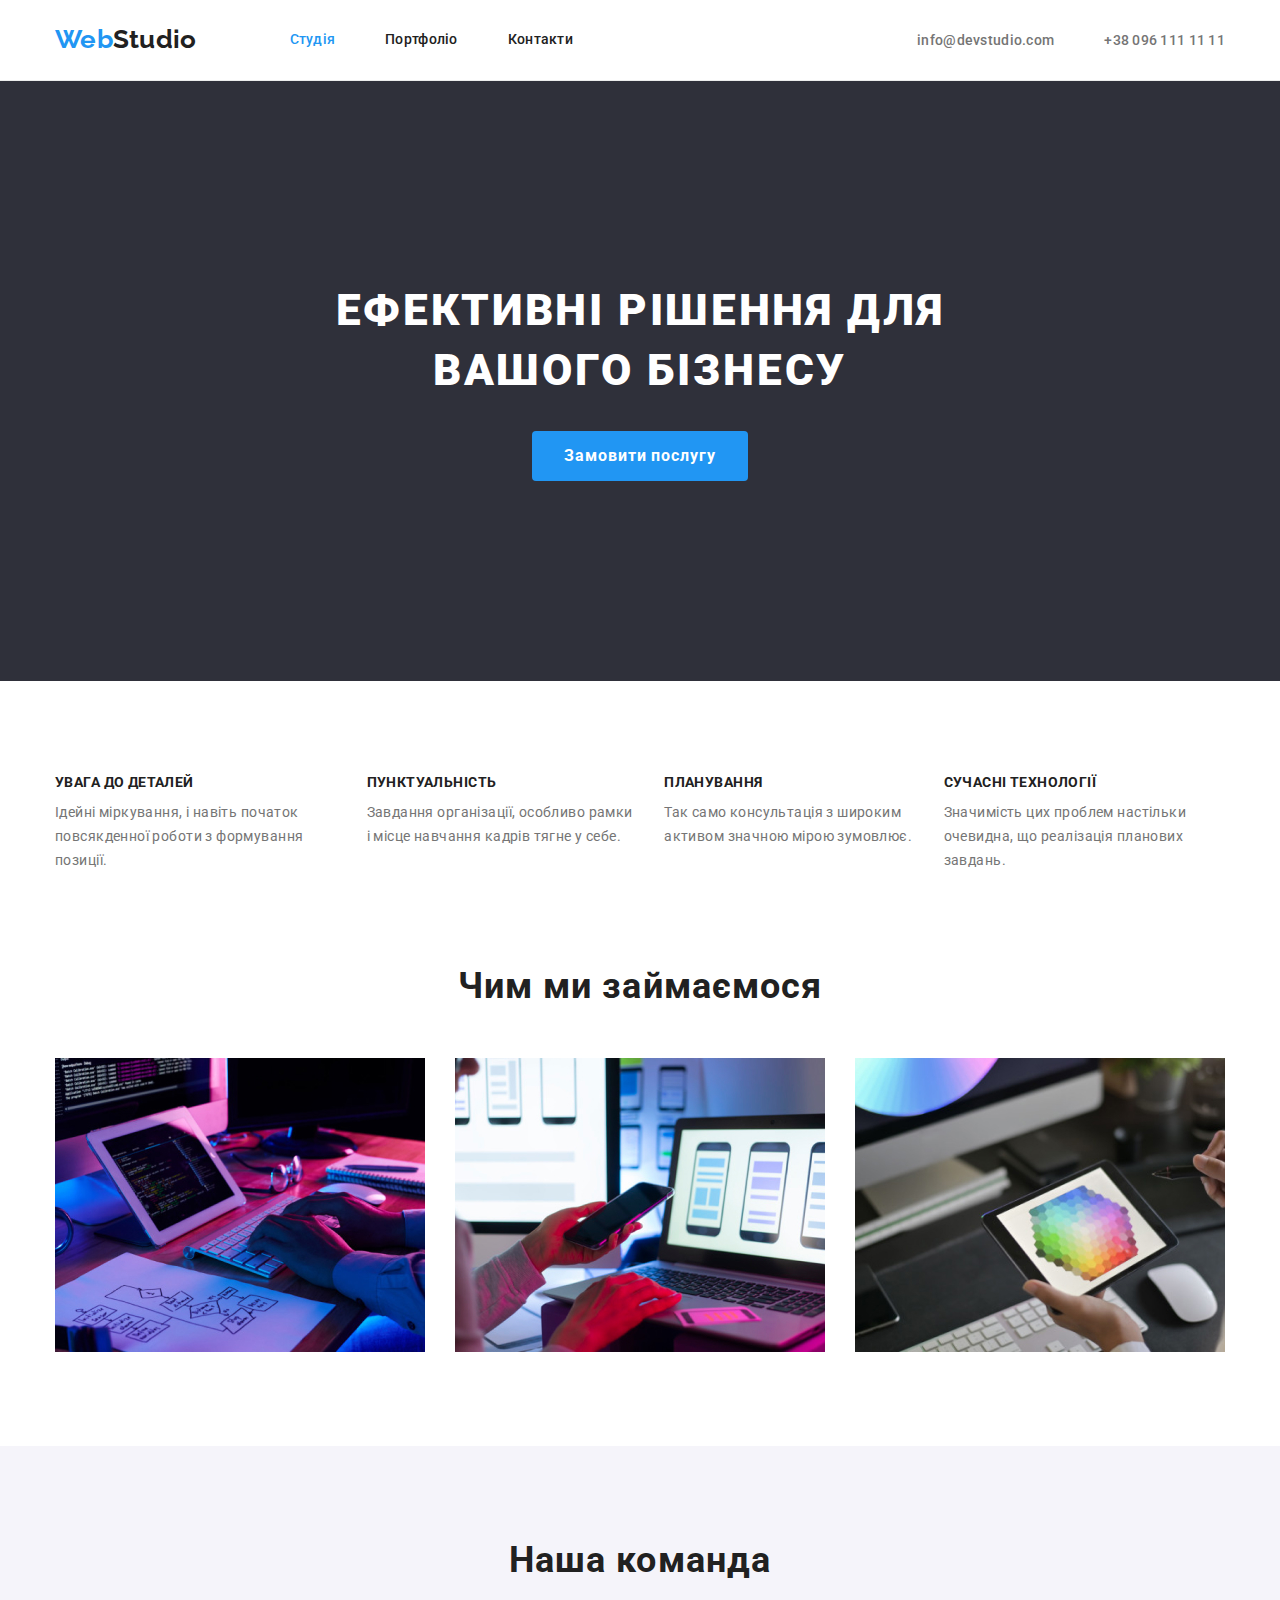
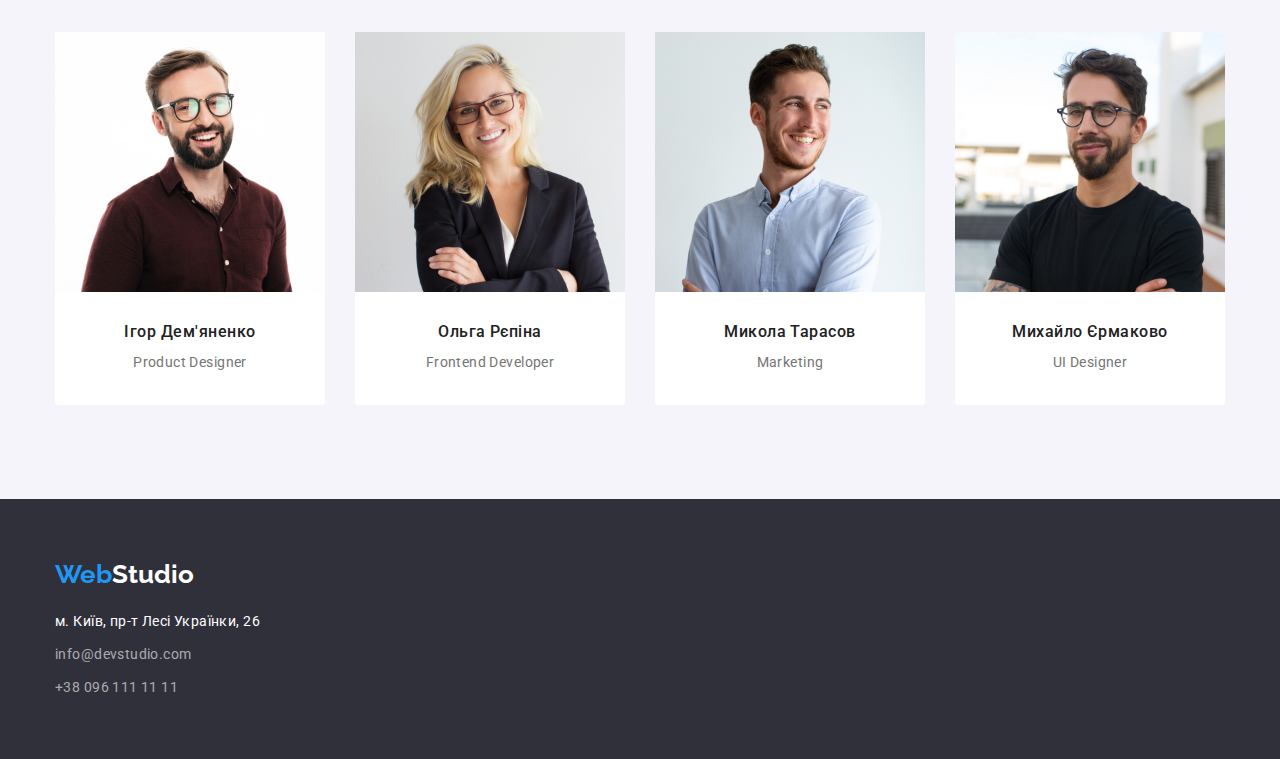
==== index.html @ 6802c360 "Initial commit" ====
<!DOCTYPE html>
<html lang="en">

<head>
    <meta charset="UTF-8">
    <meta http-equiv="X-UA-Compatible" content="IE=edge">
    <meta name="viewport" content="width=device-width, initial-scale=1.0">

    <link rel="preconnect" href="https://fonts.googleapis.com">
    <link rel="preconnect" href="https://fonts.gstatic.com" crossorigin>
    <link
        href="https://fonts.googleapis.com/css2?family=Raleway:wght@700&family=Roboto:wght@400;500;700;900&display=swap"
        rel="stylesheet">

    <link rel="stylesheet"
        href="https://cdnjs.cloudflare.com/ajax/libs/modern-normalize/1.1.0/modern-normalize.min.css">

    <link rel="stylesheet" href="./css/styles.css">

    <title>Document</title>
</head>

<body>

    <header class="header">

        <div class="container page__header">
            <nav class="header__nav">

                <a href="./index.html" class="logo link"><span class="article">Web</span>Studio</a>

                <ul class="menu list">
                    <li class="item"><a href="#" class="menu__nav menu__active link">Студія</a></li>
                    <li class="item"><a href="./portfolio.html" class="menu__nav link">Портфоліо</a></li>
                    <li class="item"><a href="#" class="menu__nav link">Контакти</a></li>
                </ul>

            </nav>

            <ul class="contacts list">
                <li class="item"> <a href="mailto:info@devstudio.com" class="contacts__nav link">info@devstudio.com</a>
                </li>
                <li class="item"> <a href="tel:+380961111111" class="contacts__nav link">+38 096 111 11 11</a> </li>
            </ul>
        </div>

    </header>

    <main>

        <section class="main">
            <div class="container">
                <h1 class="main__tittle">Ефективні рішення для <br> вашого бізнесу</h1>

                <button type="button" name="Order the service" class="main__button">Замовити послугу</button>
            </div>
        </section>

        <section class="section">

            <div class="container">
                <h2 class="section__tittle section__none">Особливості</h2>

                <ul class="features list">
                    <li class="features__story">
                        <h3 class="features__tittle">УВАГА ДО ДЕТАЛЕЙ</h3>
                        <p class="text">Ідейні міркування, і навіть початок повсякденної роботи з формування
                            позиції.</p>
                    </li>

                    <li class="features__story">
                        <h3 class="features__tittle">ПУНКТУАЛЬНІСТЬ</h3>
                        <p class="text">Завдання організації, особливо рамки і місце навчання кадрів тягне у
                            себе.
                        </p>
                    </li>

                    <li class="features__story">
                        <h3 class="features__tittle">ПЛАНУВАННЯ</h3>
                        <p class="text">Так само консультація з широким активом значною мірою зумовлює.</p>
                    </li>

                    <li class="features__story">
                        <h3 class="features__tittle">СУЧАСНІ ТЕХНОЛОГІЇ</h3>
                        <p class="text">Значимість цих проблем настільки очевидна, що реалізація планових
                            завдань.
                        </p>
                    </li>
                </ul>
            </div>

        </section>

        <section class="section section__item">

            <div class="container">
                <h2 class="section__tittle">Чим ми займаємося</h2>

                <ul class="projects list">
                    <li class="projects__example"> <img src="./images/occupation1.jpg" width="370" height="294"
                            alt="Людина програмує"> </li>
                    <li class="projects__example"> <img src="./images/occupation2.jpg" width="370" height="294"
                            alt="Настроювання процесів"> </li>
                    <li class="projects__example"> <img src="./images/occupation3.jpg" width="370" height="294"
                            alt="Графічний дизайн"> </li>
                </ul>
            </div>

        </section>

        <section class="section section__bgcolor">

            <div class="container">
                <h2 class="section__tittle">Наша команда</h2>

                <ul class="team list">
                    <li class="team__person">
                        <img src="./images/worker1.jpg" class="person__img" width="270" alt="Працівник чоловік Ігор">
                        <div class="person__item">
                            <h3 class="person__name">Ігор Дем'яненко</h3>
                            <p class="text">Product Designer</p>
                        </div>
                    </li>

                    <li class="team__person">
                        <img src="./images/worker2.jpg" class="person__img" width="270" alt="Працівник жінка Ольга">
                        <div class="person__item">
                            <h3 class="person__name">Ольга Рєпіна</h3>
                            <p class="text">Frontend Developer</p>
                        </div>
                    </li>

                    <li class="team__person">
                        <img src="./images/worker3.jpg" class="person__img" width="270" alt="Працівник чоловік Микола">
                        <div class="person__item">
                            <h3 class="person__name"> Микола Тарасов </h3>
                            <p class="text">Marketing</p>
                        </div>
                    </li>

                    <li class="team__person">
                        <img src="./images/worker4.jpg" class="person__img" width="270" alt="Працівник чоловік Михайло">
                        <div class="person__item">
                            <h3 class="person__name">Михайло Єрмаково</h3>
                            <p class="text">UI Designer</p>
                        </div>
                    </li>
                </ul>
            </div>

        </section>

    </main>

    <footer class="footer">

        <div class="container">
            <a href="./index.html" class="logo logo__item link"><span class="footer__art">Web</span><span
                    class="footer__secart">Studio</span></a>

            <address class="address">
                <ul class="address__book list">
                    <li class="item"> <a href="" class="address__nav link"> м. Київ, пр-т Лесі Українки, 26 </a> </li>

                    <li class="item"> <a href="mailto:info@devstudio.com"
                            class="address__link link">info@devstudio.com</a> </li>

                    <li class="item"> <a href="tel:+380961111111" class="address__tel link">+38 096 111 11 11</a> </li>
                </ul>
            </address>
        </div>

    </footer>

</body>

</html>
---- css/styles.css ----
:root {
    --main-color: #212121;
    --main-text-color: #757575;
    --second-color: #2196F3;
    --white-text-color: #FFFFFF;
    --background-color: #2F303A;
    --background-team: #F5F4FA;
    --footer-text-color: rgba(255, 255, 255, 0.6);
    --background-button: #F5F4FA;
    --portfolio-border-color: #EEEEEE;
}

body {
    font-family: 'Roboto', sans-serif;
    color: var(--main-text-color);
}

img {
    display: block;
    max-width: 100%;
    height: auto;
}

.link {
    text-decoration: none;
}

.list {
    margin: 0;
    padding: 0;
    list-style-type: none;
}

/* Container */

.container {
    width: 1200px;
    padding-left: 15px;
    padding-right: 15px;
    margin: 0 auto;
}

/* Logo */

.logo {
    font-family: 'Raleway', sans-serif;
    font-weight: 700;
    font-size: 26px;
    line-height: 1.2;

    color: var(--main-color);
}

.article,
.footer__art {
    color: var(--second-color);
}

/* Text */

.text {
    margin: 0;

    font-size: 14px;
    line-height: 1.7;
    letter-spacing: 0.03em;

    color: var(--main-text-color);
}

/* Buttons */

.main__button {
    padding: 10px 32px;

    font-weight: 700;
    font-size: 16px;
    line-height: 1.9;
    letter-spacing: 0.06em;
    border-radius: 4px;
    border: none;

    background-color: var(--second-color);
    color: var(--white-text-color);

    text-align: center;
    cursor: pointer;

}

.buttons {
    display: flex;
    justify-content: center;

    margin-bottom: 50px;
}



.button {
    padding: 6px 22px;

    font-weight: 500;
    font-size: 16px;
    line-height: 1.6;
    letter-spacing: 0.03em;
    background-color: var(--background-button);

    text-align: center;
    cursor: pointer;
    border: none;
    border-radius: 4px;
}

.item:not(:last-child) {
    margin-right: 8px;
}

.button:hover,
.button:focus {
    background-color: var(--second-color);
    color: var(--white-text-color);
}

/* Header */

.header {
    border-bottom: 1px solid #ECECEC;
}

.page__header {
    display: flex;
    align-items: center;
}

.header__nav {
    display: flex;
    align-items: center;

    font-weight: 500;
    font-size: 14px;
    line-height: 1.14;
    letter-spacing: 0.02em;

    color: var(--main-color);
}

/* Menu */

.menu {
    display: flex;
    margin-left: 93px;

    cursor: pointer;
}

.menu .item:not(:last-child) {
    margin-right: 50px;
}

.menu__nav {
    display: block;
    padding-top: 32px;
    padding-bottom: 32px;
    color: var(--main-color);
}

.menu__nav:hover,
.menu__nav:focus {
    color: var(--second-color);
}

.menu__active {
    color: var(--second-color);
}

/* Contacts */

.contacts {
    display: flex;
    margin-left: auto;

    cursor: pointer;
}

.contacts .item:not(:last-child) {
    margin-right: 50px;
}

.contacts__nav {
    font-weight: 500;
    font-size: 14px;
    line-height: 1.14;
    letter-spacing: 0.02em;
    color: var(--main-text-color);
}

.contacts__nav:hover,
.contacts__nav:focus {
    color: var(--second-color);
}

/* Main */

.main {
    padding: 200px 0;
    text-align: center;
    background-color: var(--background-color);
}

.main__tittle {
    margin: 0;
    margin-bottom: 30px;

    font-weight: 900;
    font-size: 44px;
    line-height: 1.36;
    letter-spacing: 0.06em;

    color: var(--white-text-color);

    text-align: center;
    text-transform: uppercase;
}

/* Section */

.section {
    padding: 94px 0;
}

.section__tittle {
    margin: 0;
    margin-bottom: 50px;

    font-weight: 700;
    font-size: 36px;
    line-height: 1.16;
    letter-spacing: 0.03em;
    color: var(--main-color);

    text-align: center;
}

.section__none {
    display: none;
}

.section__item {
    padding-top: 0;
}

.section__bgcolor {
    background-color: var(--background-team);
}

/* Features */

.features {
    margin: 0;
    padding-left: 0;

    display: flex;
    justify-content: space-between;
}

.features__story {}

.features__story:not(:first-child) {
    margin-left: 30px;
}

.features__tittle {
    margin: 0;
    margin-bottom: 10px;

    font-weight: 700;
    font-size: 14px;
    line-height: 1.14;
    letter-spacing: 0.03em;
    color: var(--main-color);

    text-transform: uppercase;
}

/* Projects */

.projects {
    margin: 0;
    padding-left: 0;

    display: flex;
}

.projects__example {}

.projects__example:not(:first-child) {
    margin-left: 30px;
}

/* Team */

.team {
    margin: 0;
    padding-left: 0;

    display: flex;
    justify-content: space-between;
}

.team__person {
    background-color: var(--white-text-color);
    border-radius: 0px 0px 4px 4px;
}

.team__person:not(:first-child) {
    margin-left: 30px;
}

.person__img {}

.person__item {
    padding: 30px 0;
    text-align: center;
}

.person__name {
    margin: 0;
    margin-bottom: 10px;

    font-weight: 500;
    font-size: 16px;
    line-height: 1.2;
    letter-spacing: 0.03em;

    color: var(--main-color);
}

/* Portfolio */

.portfolio {
    display: flex;
    flex-wrap: wrap;
}

.portfolio .portfolio__example {
    margin-right: 0;
    width: 370px;
}

.portfolio__example:not(:nth-child(3n)) {
    margin-right: 30px;
}

.portfolio__example:not(:nth-last-child(-n+3)) {
    margin-bottom: 30px;
}

.portfolio__item {
    padding: 20px 24px;
    border-left: 1px solid var(--portfolio-border-color);
    border-right: 1px solid var(--portfolio-border-color);
    border-bottom: 1px solid var(--portfolio-border-color);
}

.portfolio__tittle {
    margin-top: 0;
    margin-bottom: 4px;
    font-weight: 700;
    font-size: 18px;
    line-height: 2;
    letter-spacing: 0.06em;

    color: var(--main-color);
}

.portfolio__text {}

/* Footer */

.footer {
    padding: 60px 0;
    background-color: var(--background-color);
}

.footer__secart {
    color: var(--white-text-color);
}

.logo__item {
    display: block;
    margin-bottom: 20px;
}

/* Address */

.address {
    font-style: normal;
}

.address__book {
    margin: 0;
    padding-left: 0;

    font-size: 14px;
    line-height: 1.7;
    letter-spacing: 0.03em;
}

.address__book .item:not(:last-child) {
    margin-bottom: 9px;
}

.address__nav {
    color: var(--white-text-color);
}

.address__link,
.address__tel {
    color: var(--footer-text-color);
}

.address__link:
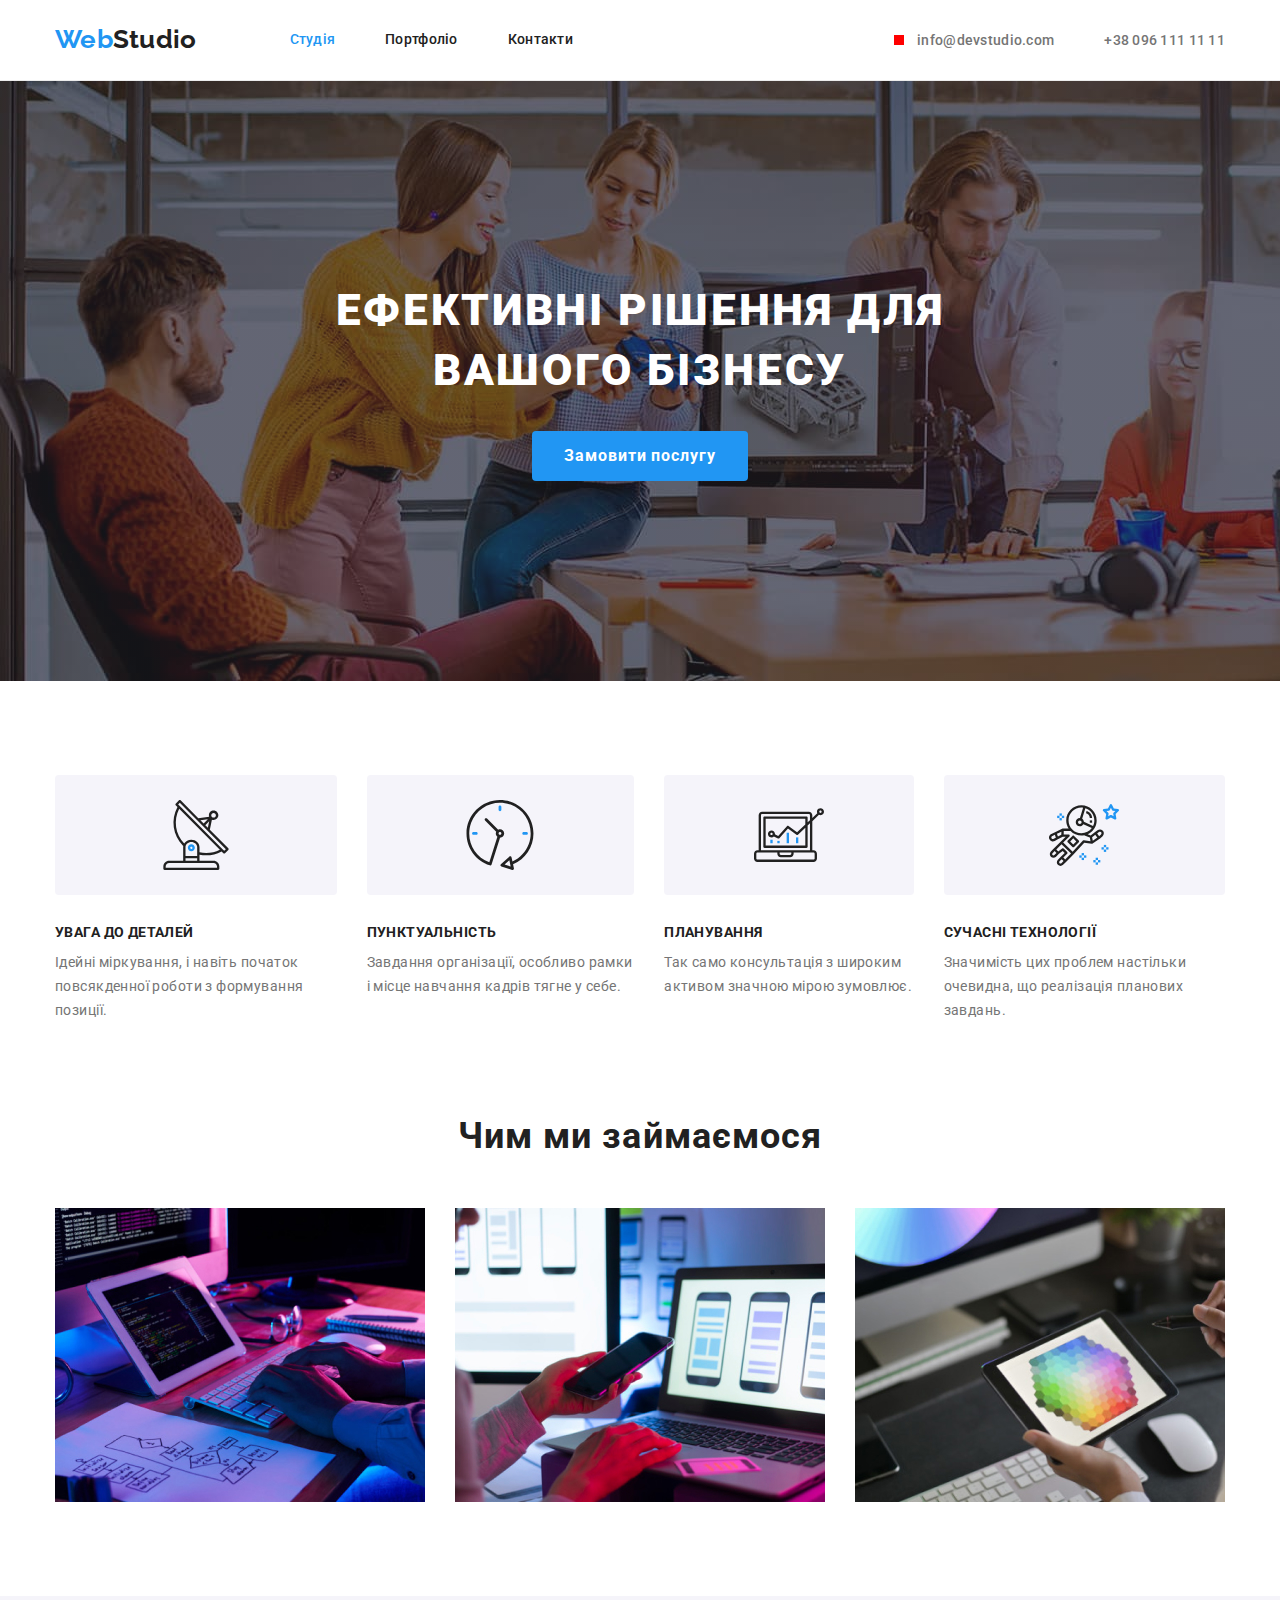
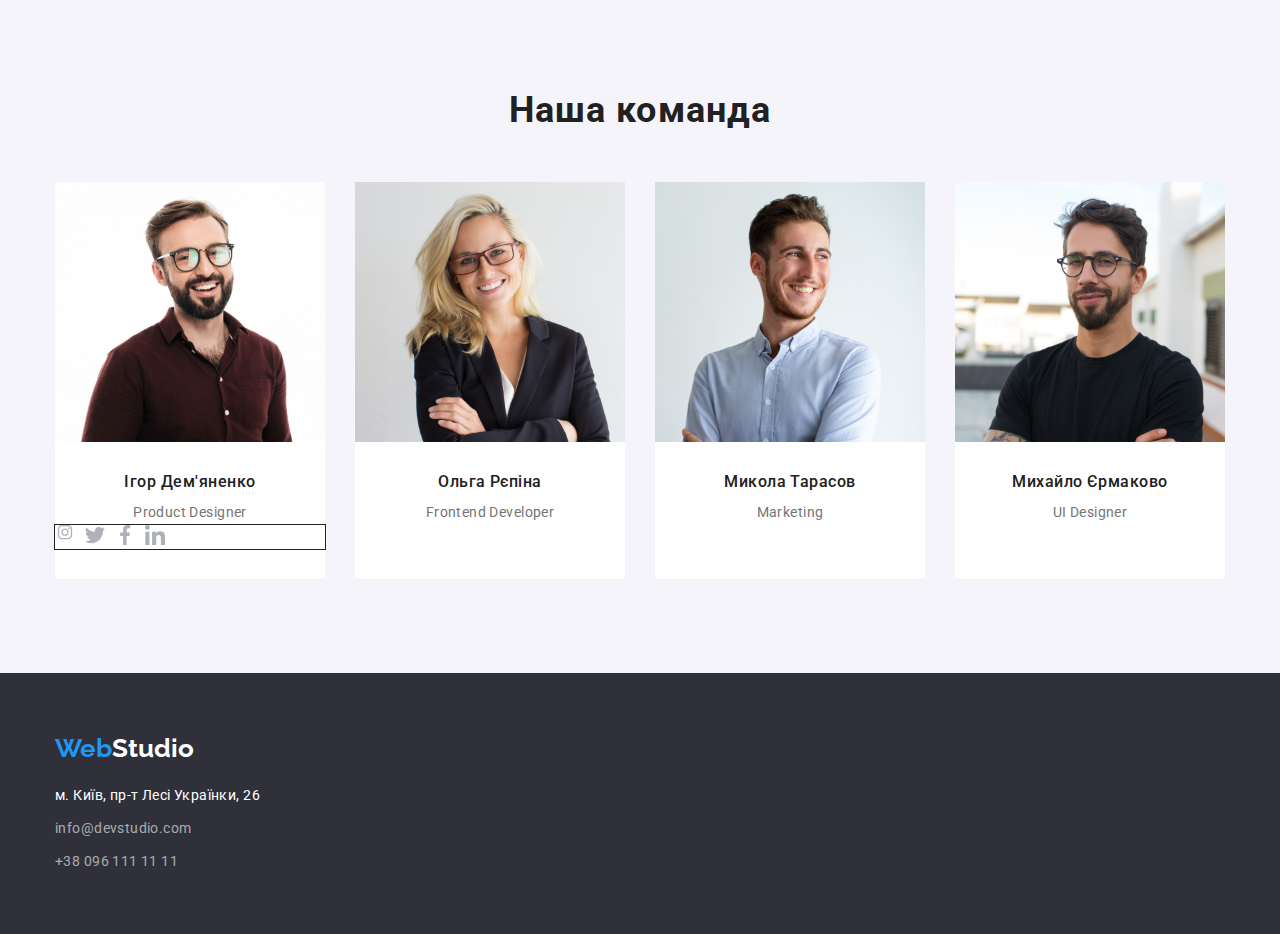
==== commit 2cf003c5: "#1" ====
--- a/index.html
+++ b/index.html
@@ -38,7 +38,9 @@
             </nav>
 
             <ul class="contacts list">
-                <li class="item"> <a href="mailto:info@devstudio.com" class="contacts__nav link">info@devstudio.com</a>
+                <li class="item">
+                    <a href="mailto:info@devstudio.com" class="contacts__nav link">
+                        <span class="icon__mail"></span> info@devstudio.com</a>
                 </li>
                 <li class="item"> <a href="tel:+380961111111" class="contacts__nav link">+38 096 111 11 11</a> </li>
             </ul>
@@ -119,6 +121,36 @@
                         <div class="person__item">
                             <h3 class="person__name">Ігор Дем'яненко</h3>
                             <p class="text">Product Designer</p>
+                            <ul class="list network">
+                                <li>
+                                    <a href="" class="icon">
+                                        <svg class="icon__net">
+                                            <use href="./images/icons.svg#icon-instagram"></use>
+                                        </svg>
+                                    </a>
+                                </li>
+                                <li>
+                                    <a href="" class="icon">
+                                        <svg class="icon__net">
+                                            <use href="./images/icons.svg#icon-twitter"></use>
+                                        </svg>
+                                    </a>
+                                </li>
+                                <li>
+                                    <a href="" class="icon">
+                                        <svg class="icon__net">
+                                            <use href="./images/icons.svg#icon-facebook"></use>
+                                        </svg>
+                                    </a>
+                                </li>
+                                <li>
+                                    <a href="" class="icon">
+                                        <svg class="icon__net">
+                                            <use href="./images/icons.svg#icon-linkedin"></use>
+                                        </svg>
+                                    </a>
+                                </li>
+                            </ul>
                         </div>
                     </li>
 
--- a/css/styles.css
+++ b/css/styles.css
@@ -4,6 +4,7 @@
     --second-color: #2196F3;
     --white-text-color: #FFFFFF;
     --background-color: #2F303A;
+    --background-gradient: rgba(47, 48, 58, 0.4);
     --background-team: #F5F4FA;
     --footer-text-color: rgba(255, 255, 255, 0.6);
     --background-button: #F5F4FA;
@@ -200,12 +201,30 @@
     color: var(--second-color);
 }
 
+.contacts__nav>.icon__mail {
+    display: inline-flex;
+    align-items: center;
+    margin-right: 10px;
+    width: 10px;
+    height: 10px;
+    background-color: red;
+}
+
 /* Main */
 
 .main {
+    max-width: 1600px;
+    height: 600px;
     padding: 200px 0;
     text-align: center;
+
     background-color: var(--background-color);
+    background-image: linear-gradient(to right,
+            var(--background-gradient),
+            var(--background-gradient)),
+        url(../images/header.jpg);
+    background-repeat: no-repeat;
+    background-size: cover;
 }
 
 .main__tittle {
@@ -264,7 +283,36 @@
     justify-content: space-between;
 }
 
-.features__story {}
+.features__story::before {
+    display: block;
+    content: "";
+    height: 120px;
+    padding: 25px 100px;
+    margin-bottom: 30px;
+
+    background-color: var(--background-team);
+    background-repeat: no-repeat;
+    background-position: center;
+    background-size: 70px 70px;
+
+    border-radius: 4px;
+}
+
+.features__story:nth-child(1)::before {
+    background-image: url(../images/antenna.svg);
+}
+
+.features__story:nth-child(2)::before {
+    background-image: url(../images/clock.svg);
+}
+
+.features__story:nth-child(3)::before {
+    background-image: url(../images/diagram.svg);
+}
+
+.features__story:nth-child(4)::before {
+    background-image: url(../images/astronaut.svg);
+}
 
 .features__story:not(:first-child) {
     margin-left: 30px;
@@ -335,6 +383,27 @@
 
     color: var(--main-color);
 }
+
+/* Networks */
+
+.network {
+    display: flex;
+    padding: 0;
+    margin: 0;
+
+    gap: 10px;
+
+    outline: 1px solid var(--main-color);
+}
+
+.icon {}
+
+.icon__net {
+    width: 20px;
+    height: 20px;
+    fill: red;
+}
+
 
 /* Portfolio */
 
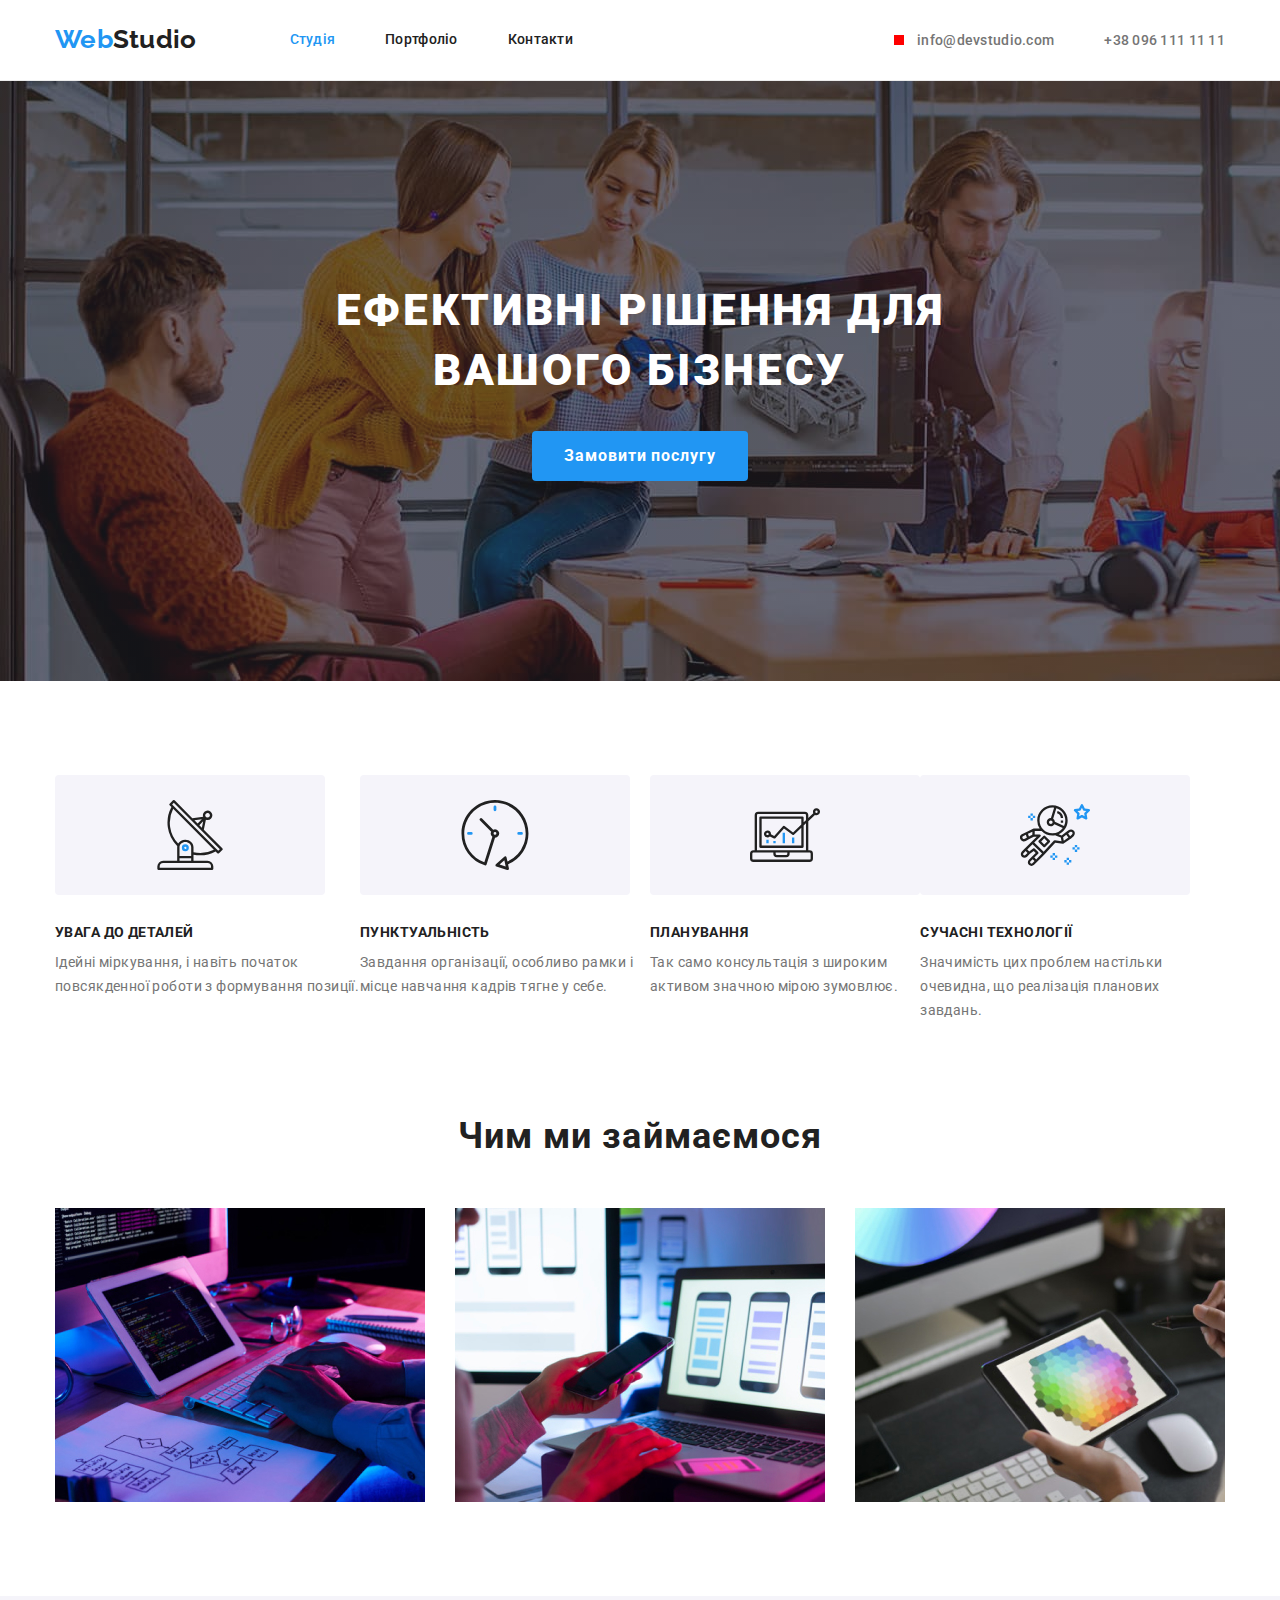
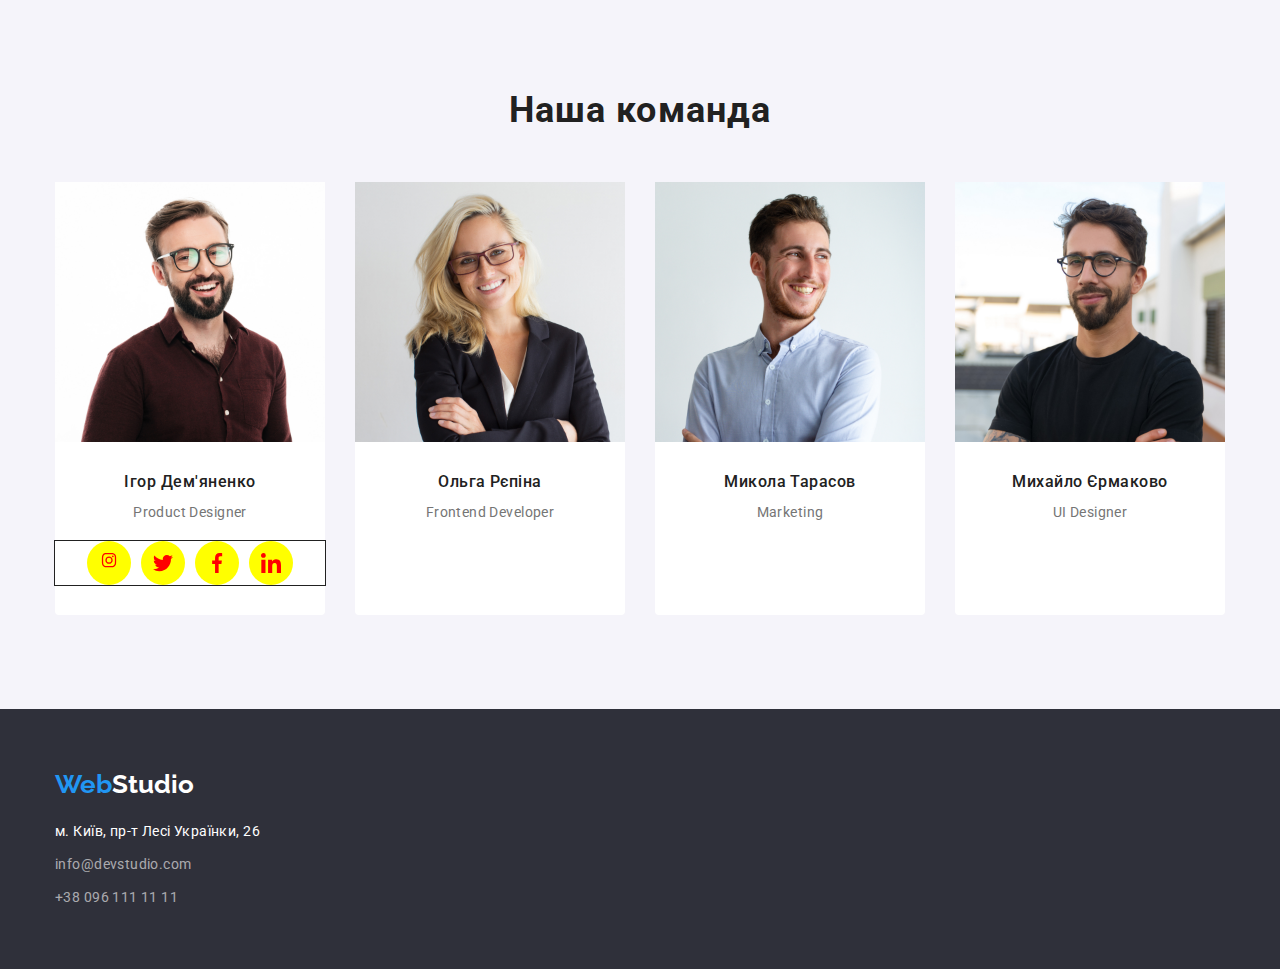
==== commit b24bd490: "#2" ====
--- a/index.html
+++ b/index.html
@@ -65,12 +65,22 @@
 
                 <ul class="features list">
                     <li class="features__story">
+                        <div class="icons__story">
+                            <svg class="icon__item">
+                                <use href="./images/icons.svg#icon-antenna"></use>
+                            </svg>
+                        </div>
                         <h3 class="features__tittle">УВАГА ДО ДЕТАЛЕЙ</h3>
                         <p class="text">Ідейні міркування, і навіть початок повсякденної роботи з формування
                             позиції.</p>
                     </li>
 
                     <li class="features__story">
+                        <div class="icons__story">
+                            <svg class="icon__item">
+                                <use href="./images/icons.svg#icon-clock"></use>
+                            </svg>
+                        </div>
                         <h3 class="features__tittle">ПУНКТУАЛЬНІСТЬ</h3>
                         <p class="text">Завдання організації, особливо рамки і місце навчання кадрів тягне у
                             себе.
@@ -78,11 +88,21 @@
                     </li>
 
                     <li class="features__story">
+                        <div class="icons__story">
+                            <svg class="icon__item">
+                                <use href="./images/icons.svg#icon-diagram"></use>
+                            </svg>
+                        </div>
                         <h3 class="features__tittle">ПЛАНУВАННЯ</h3>
                         <p class="text">Так само консультація з широким активом значною мірою зумовлює.</p>
                     </li>
 
                     <li class="features__story">
+                        <div class="icons__story">
+                            <svg class="icon__item">
+                                <use href="./images/icons.svg#icon-astronaut"></use>
+                            </svg>
+                        </div>
                         <h3 class="features__tittle">СУЧАСНІ ТЕХНОЛОГІЇ</h3>
                         <p class="text">Значимість цих проблем настільки очевидна, що реалізація планових
                             завдань.
--- a/css/styles.css
+++ b/css/styles.css
@@ -283,52 +283,33 @@
     justify-content: space-between;
 }
 
-.features__story::before {
-    display: block;
-    content: "";
+.features__tittle {
+    margin: 0;
+    margin-bottom: 10px;
+
+    font-weight: 700;
+    font-size: 14px;
+    line-height: 1.14;
+    letter-spacing: 0.03em;
+    color: var(--main-color);
+
+    text-transform: uppercase;
+}
+
+.icons__story {
+    width: 270px;
     height: 120px;
     padding: 25px 100px;
     margin-bottom: 30px;
 
     background-color: var(--background-team);
-    background-repeat: no-repeat;
     background-position: center;
-    background-size: 70px 70px;
-
     border-radius: 4px;
 }
 
-.features__story:nth-child(1)::before {
-    background-image: url(../images/antenna.svg);
-}
-
-.features__story:nth-child(2)::before {
-    background-image: url(../images/clock.svg);
-}
-
-.features__story:nth-child(3)::before {
-    background-image: url(../images/diagram.svg);
-}
-
-.features__story:nth-child(4)::before {
-    background-image: url(../images/astronaut.svg);
-}
-
-.features__story:not(:first-child) {
-    margin-left: 30px;
-}
-
-.features__tittle {
-    margin: 0;
-    margin-bottom: 10px;
-
-    font-weight: 700;
-    font-size: 14px;
-    line-height: 1.14;
-    letter-spacing: 0.03em;
-    color: var(--main-color);
-
-    text-transform: uppercase;
+.icon__item {
+    width: 70px;
+    height: 70px;
 }
 
 /* Projects */
@@ -388,20 +369,38 @@
 
 .network {
     display: flex;
+    justify-content: center;
+    align-items: center;
+
     padding: 0;
-    margin: 0;
+    margin-top: 16px;
 
     gap: 10px;
 
     outline: 1px solid var(--main-color);
 }
 
-.icon {}
+.icon {
+    display: flex;
+    justify-content: center;
+    align-items: center;
+
+    width: 44px;
+    height: 44px;
+    color: red;
+    background-color: yellow;
+
+    border-radius: 50%;
+}
+
+.icon:hover {
+    color: white;
+}
 
 .icon__net {
     width: 20px;
     height: 20px;
-    fill: red;
+    fill: currentColor;
 }
 
 
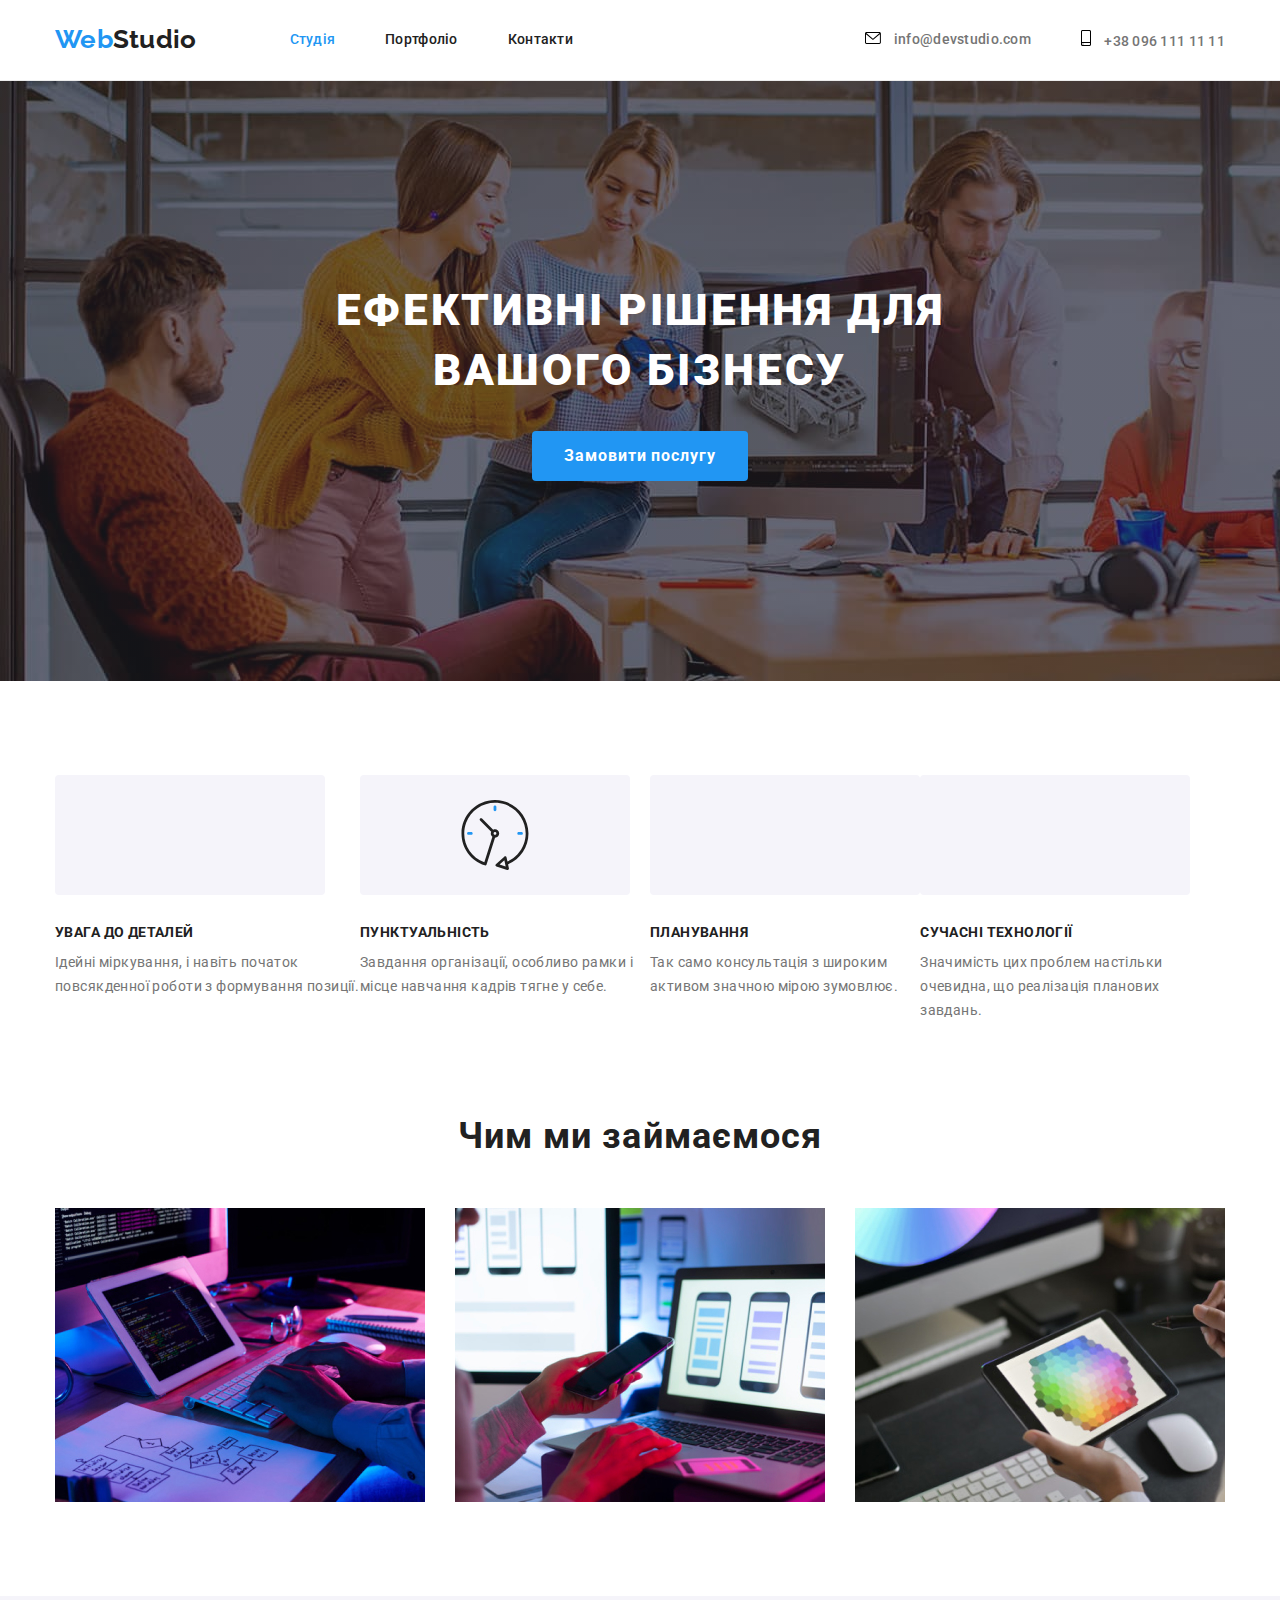
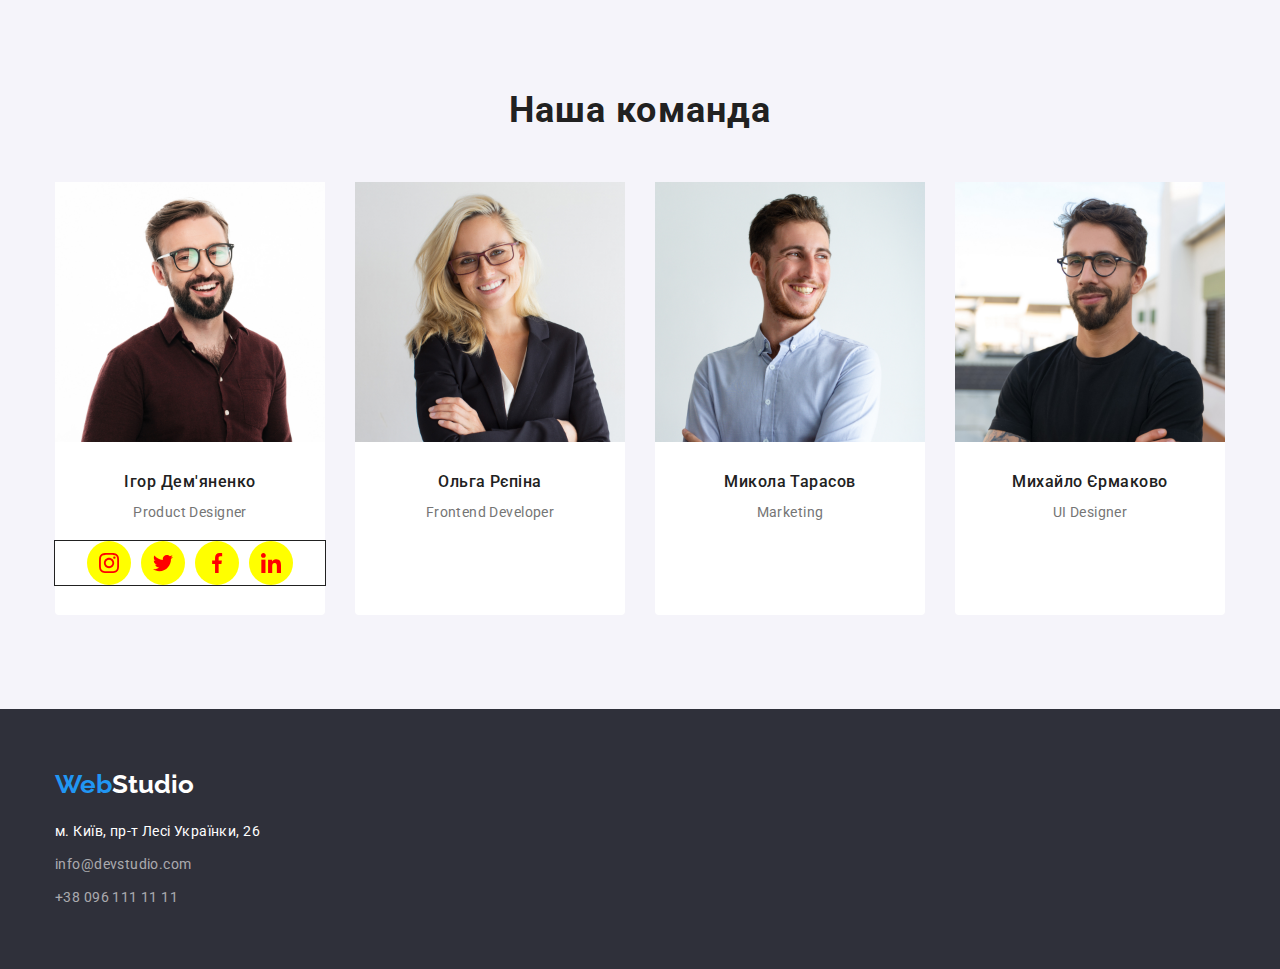
==== commit a7e0050e: "#2" ====
--- a/index.html
+++ b/index.html
@@ -37,12 +37,17 @@
 
             </nav>
 
-            <ul class="contacts list">
+            <ul class="contacts list contacts__content">
                 <li class="item">
                     <a href="mailto:info@devstudio.com" class="contacts__nav link">
-                        <span class="icon__mail"></span> info@devstudio.com</a>
+                        <svg class="icon__mail">
+                            <use href="./images/iconst.svg#icon-mail" "></use>
+                        </svg> info@devstudio.com</a>
                 </li>
-                <li class="item"> <a href="tel:+380961111111" class="contacts__nav link">+38 096 111 11 11</a> </li>
+                <li class=" item"> <a href="tel:+380961111111" class="contacts__nav link">
+                                    <svg class="icon__smartphone" width="10px" height="16px">
+                                        <use href="./images/iconst.svg#icon-smartphone"></use>
+                                    </svg> +38 096 111 11 11</a> </li>
             </ul>
         </div>
 
@@ -67,7 +72,7 @@
                     <li class="features__story">
                         <div class="icons__story">
                             <svg class="icon__item">
-                                <use href="./images/icons.svg#icon-antenna"></use>
+                                <use href="./images/iconst.svg#icon-antenna"></use>
                             </svg>
                         </div>
                         <h3 class="features__tittle">УВАГА ДО ДЕТАЛЕЙ</h3>
@@ -78,7 +83,7 @@
                     <li class="features__story">
                         <div class="icons__story">
                             <svg class="icon__item">
-                                <use href="./images/icons.svg#icon-clock"></use>
+                                <use href="./images/iconst.svg#icon-clock"></use>
                             </svg>
                         </div>
                         <h3 class="features__tittle">ПУНКТУАЛЬНІСТЬ</h3>
@@ -90,7 +95,7 @@
                     <li class="features__story">
                         <div class="icons__story">
                             <svg class="icon__item">
-                                <use href="./images/icons.svg#icon-diagram"></use>
+                                <use href="./images/iconst.svg#icon-diagram"></use>
                             </svg>
                         </div>
                         <h3 class="features__tittle">ПЛАНУВАННЯ</h3>
@@ -100,7 +105,7 @@
                     <li class="features__story">
                         <div class="icons__story">
                             <svg class="icon__item">
-                                <use href="./images/icons.svg#icon-astronaut"></use>
+                                <use href="./images/iconst.svg#icon-astronaut"></use>
                             </svg>
                         </div>
                         <h3 class="features__tittle">СУЧАСНІ ТЕХНОЛОГІЇ</h3>
@@ -145,28 +150,28 @@
                                 <li>
                                     <a href="" class="icon">
                                         <svg class="icon__net">
-                                            <use href="./images/icons.svg#icon-instagram"></use>
-                                        </svg>
-                                    </a>
-                                </li>
-                                <li>
-                                    <a href="" class="icon">
-                                        <svg class="icon__net">
-                                            <use href="./images/icons.svg#icon-twitter"></use>
-                                        </svg>
-                                    </a>
-                                </li>
-                                <li>
-                                    <a href="" class="icon">
-                                        <svg class="icon__net">
-                                            <use href="./images/icons.svg#icon-facebook"></use>
-                                        </svg>
-                                    </a>
-                                </li>
-                                <li>
-                                    <a href="" class="icon">
-                                        <svg class="icon__net">
-                                            <use href="./images/icons.svg#icon-linkedin"></use>
+                                            <use href="./images/iconst.svg#icon-instagram"></use>
+                                        </svg>
+                                    </a>
+                                </li>
+                                <li>
+                                    <a href="" class="icon">
+                                        <svg class="icon__net">
+                                            <use href="./images/iconst.svg#icon-twitter"></use>
+                                        </svg>
+                                    </a>
+                                </li>
+                                <li>
+                                    <a href="" class="icon">
+                                        <svg class="icon__net">
+                                            <use href="./images/iconst.svg#icon-facebook"></use>
+                                        </svg>
+                                    </a>
+                                </li>
+                                <li>
+                                    <a href="" class="icon">
+                                        <svg class="icon__net">
+                                            <use href="./images/iconst.svg#icon-linkedin"></use>
                                         </svg>
                                     </a>
                                 </li>
--- a/css/styles.css
+++ b/css/styles.css
@@ -159,6 +159,14 @@
     margin-right: 50px;
 }
 
+/* .item {
+    display: flex;
+    align-items: center;
+} */
+.contacts__content {
+    display: flex;
+}
+
 .menu__nav {
     display: block;
     padding-top: 32px;
@@ -202,12 +210,27 @@
 }
 
 .contacts__nav>.icon__mail {
-    display: inline-flex;
+    align-items: center;
+    margin-right: 10px;
+    width: 16px;
+    height: 12px;
+}
+
+.contacts__nav>.icon__smartphone {
     align-items: center;
     margin-right: 10px;
     width: 10px;
-    height: 10px;
-    background-color: red;
+    height: 16px;
+}
+
+.contacts__nav:hover .icon__mail,
+.contacts__nav:focus .icon__mail {
+    fill: var(--second-color);
+}
+
+.contacts__nav:hover .icon__smartphone,
+.contacts__nav:focus .icon__smartphone {
+    fill: var(--second-color);
 }
 
 /* Main */
@@ -276,11 +299,11 @@
 /* Features */
 
 .features {
-    margin: 0;
-    padding-left: 0;
-
-    display: flex;
-    justify-content: space-between;
+    /* margin: 0;
+    padding-left: 0; */
+
+    display: flex;
+    /* justify-content: space-between; */
 }
 
 .features__tittle {
@@ -295,6 +318,7 @@
 
     text-transform: uppercase;
 }
+
 
 .icons__story {
     width: 270px;
@@ -302,9 +326,14 @@
     padding: 25px 100px;
     margin-bottom: 30px;
 
+
     background-color: var(--background-team);
     background-position: center;
     border-radius: 4px;
+}
+
+.icons__story:non(:last-child) {
+    margin-right: 30px;
 }
 
 .icon__item {
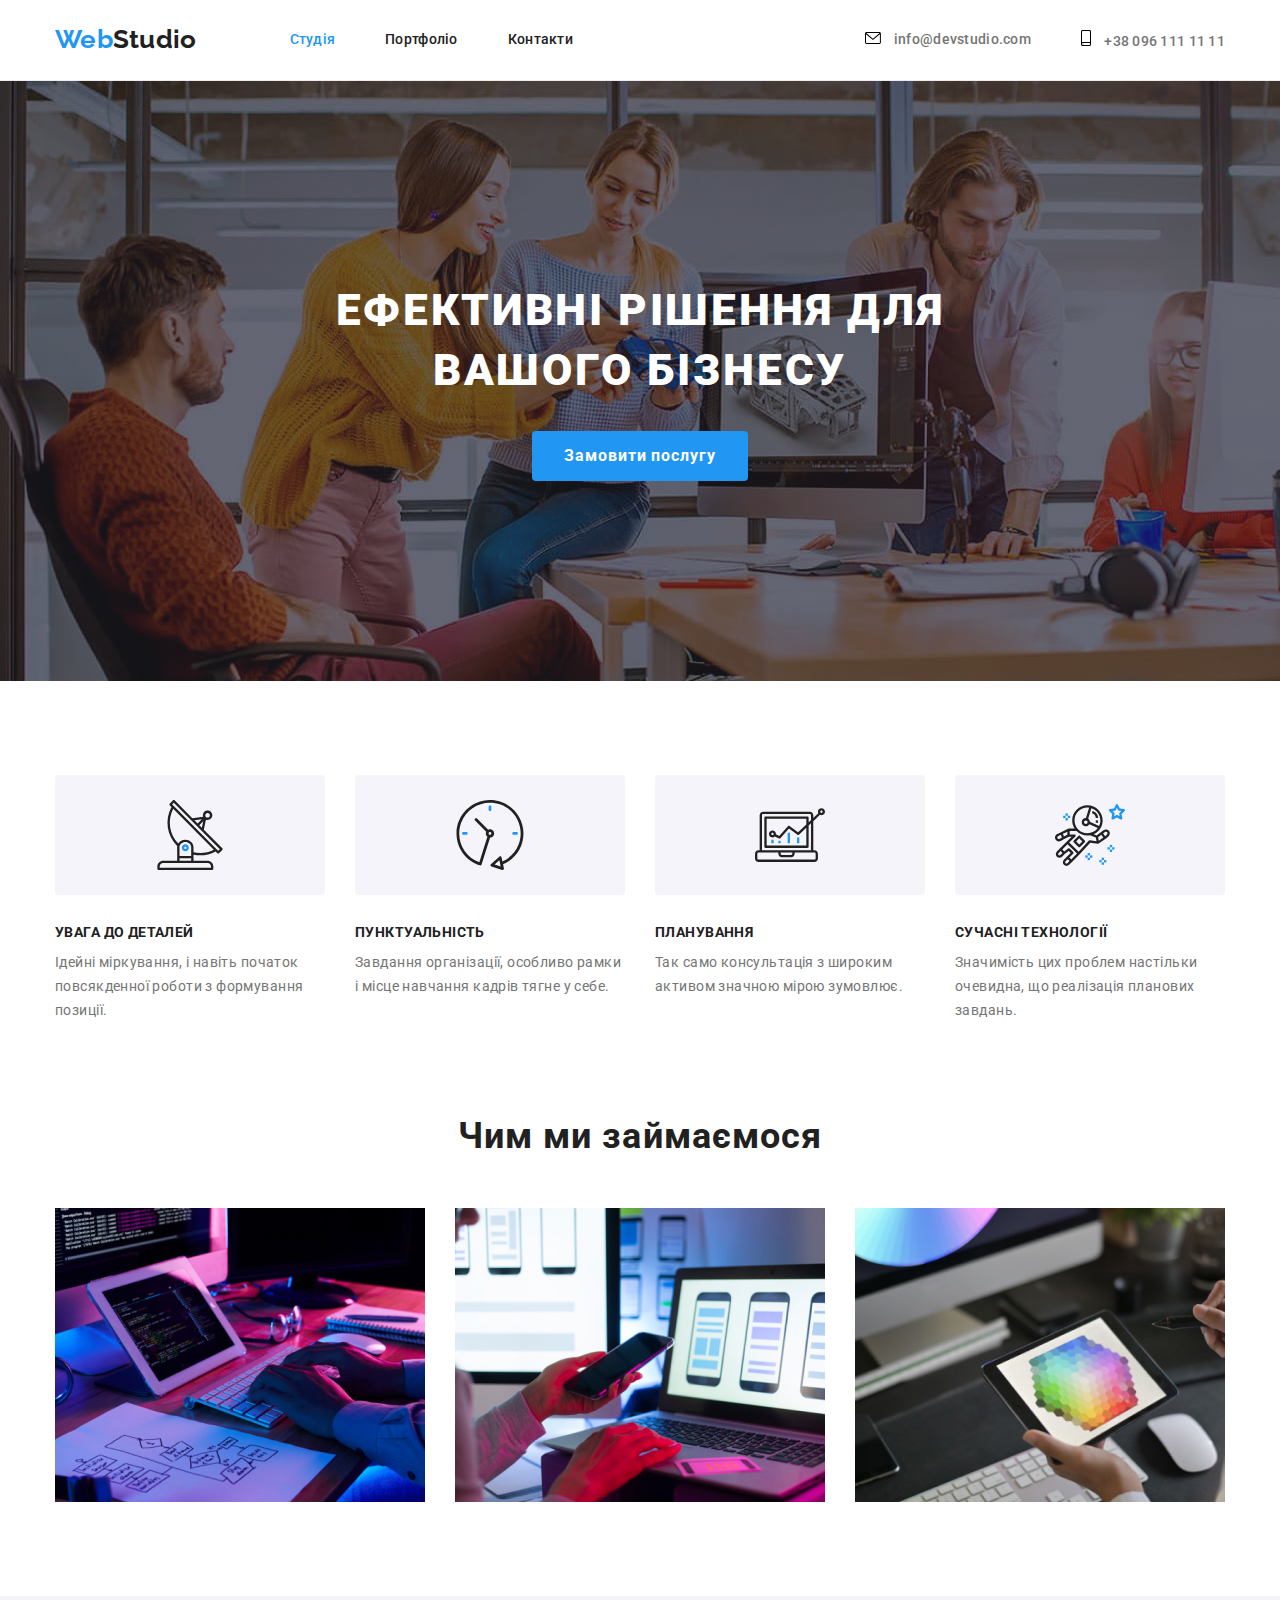
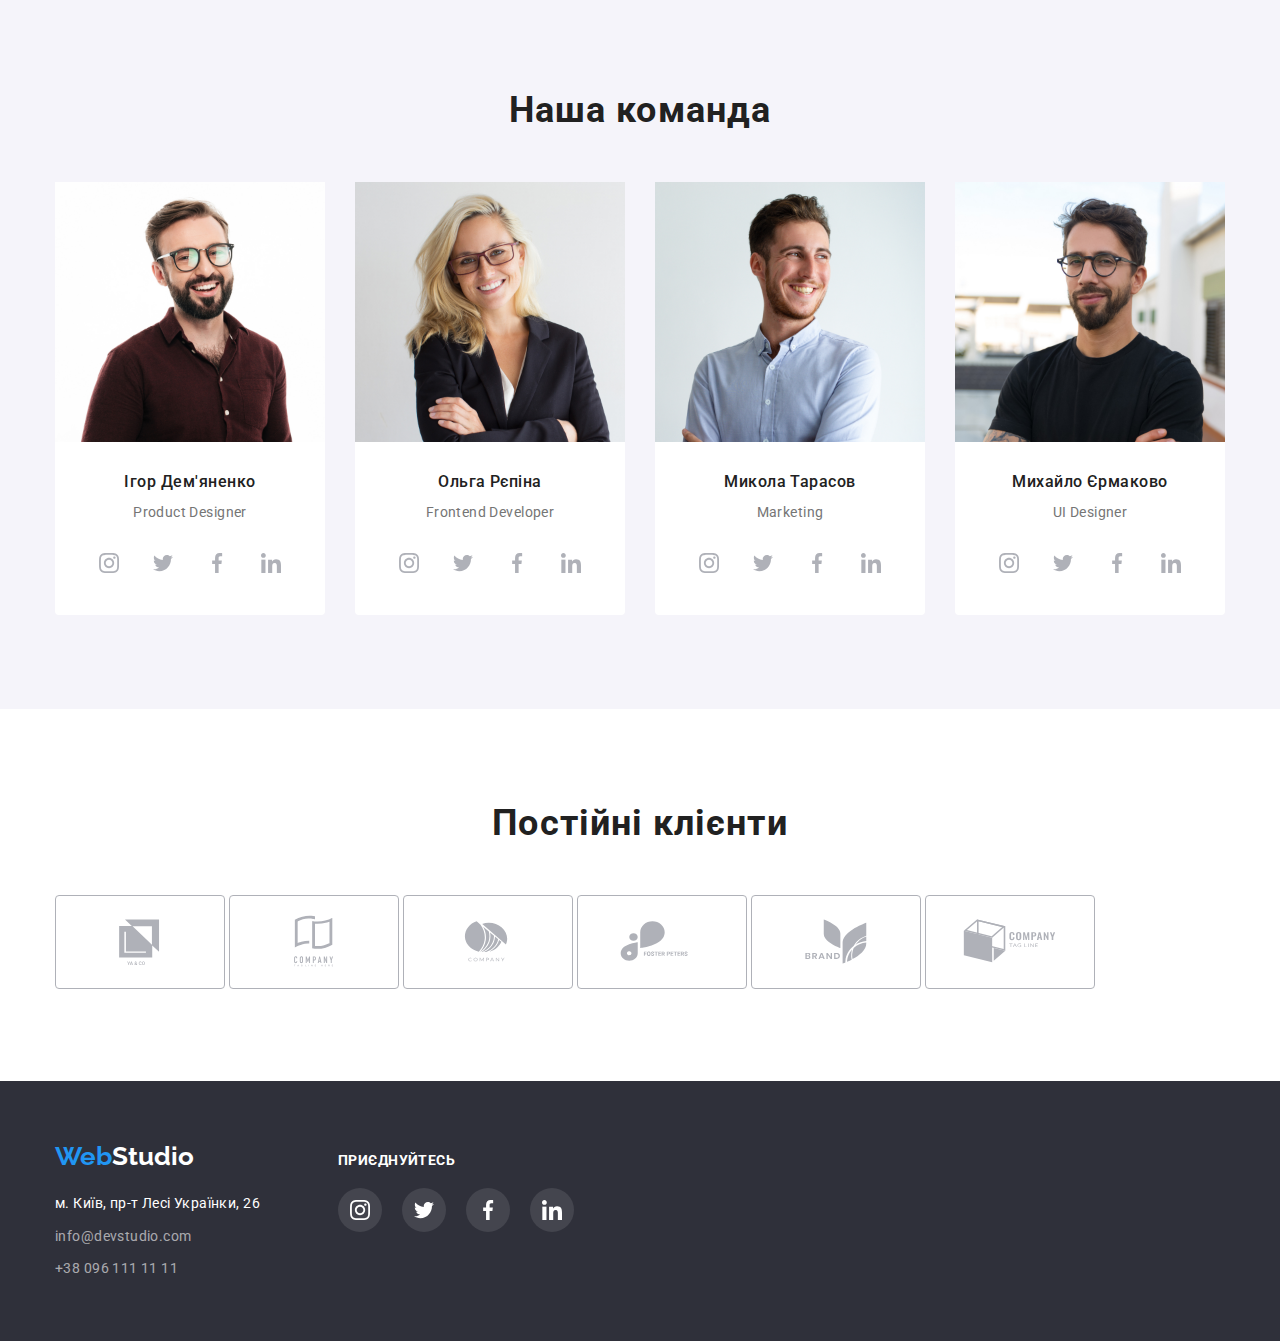
==== commit 588c9137: "#4" ====
--- a/index.html
+++ b/index.html
@@ -72,7 +72,7 @@
                     <li class="features__story">
                         <div class="icons__story">
                             <svg class="icon__item">
-                                <use href="./images/iconst.svg#icon-antenna"></use>
+                                <use href="./images/iconst.svg#icon-sattelite"></use>
                             </svg>
                         </div>
                         <h3 class="features__tittle">УВАГА ДО ДЕТАЛЕЙ</h3>
@@ -95,7 +95,7 @@
                     <li class="features__story">
                         <div class="icons__story">
                             <svg class="icon__item">
-                                <use href="./images/iconst.svg#icon-diagram"></use>
+                                <use href="./images/iconst.svg#icon-computer"></use>
                             </svg>
                         </div>
                         <h3 class="features__tittle">ПЛАНУВАННЯ</h3>
@@ -105,7 +105,7 @@
                     <li class="features__story">
                         <div class="icons__story">
                             <svg class="icon__item">
-                                <use href="./images/iconst.svg#icon-astronaut"></use>
+                                <use href="./images/iconst.svg#icon-cosmonaut"></use>
                             </svg>
                         </div>
                         <h3 class="features__tittle">СУЧАСНІ ТЕХНОЛОГІЇ</h3>
@@ -148,7 +148,7 @@
                             <p class="text">Product Designer</p>
                             <ul class="list network">
                                 <li>
-                                    <a href="" class="icon">
+                                    <a href="" class=" icon">
                                         <svg class="icon__net">
                                             <use href="./images/iconst.svg#icon-instagram"></use>
                                         </svg>
@@ -184,6 +184,36 @@
                         <div class="person__item">
                             <h3 class="person__name">Ольга Рєпіна</h3>
                             <p class="text">Frontend Developer</p>
+                            <ul class="list network">
+                                <li>
+                                    <a href="" class=" icon">
+                                        <svg class="icon__net">
+                                            <use href="./images/iconst.svg#icon-instagram"></use>
+                                        </svg>
+                                    </a>
+                                </li>
+                                <li>
+                                    <a href="" class="icon">
+                                        <svg class="icon__net">
+                                            <use href="./images/iconst.svg#icon-twitter"></use>
+                                        </svg>
+                                    </a>
+                                </li>
+                                <li>
+                                    <a href="" class="icon">
+                                        <svg class="icon__net">
+                                            <use href="./images/iconst.svg#icon-facebook"></use>
+                                        </svg>
+                                    </a>
+                                </li>
+                                <li>
+                                    <a href="" class="icon">
+                                        <svg class="icon__net">
+                                            <use href="./images/iconst.svg#icon-linkedin"></use>
+                                        </svg>
+                                    </a>
+                                </li>
+                            </ul>
                         </div>
                     </li>
 
@@ -192,6 +222,36 @@
                         <div class="person__item">
                             <h3 class="person__name"> Микола Тарасов </h3>
                             <p class="text">Marketing</p>
+                            <ul class="list network">
+                                <li>
+                                    <a href="" class=" icon">
+                                        <svg class="icon__net">
+                                            <use href="./images/iconst.svg#icon-instagram"></use>
+                                        </svg>
+                                    </a>
+                                </li>
+                                <li>
+                                    <a href="" class="icon">
+                                        <svg class="icon__net">
+                                            <use href="./images/iconst.svg#icon-twitter"></use>
+                                        </svg>
+                                    </a>
+                                </li>
+                                <li>
+                                    <a href="" class="icon">
+                                        <svg class="icon__net">
+                                            <use href="./images/iconst.svg#icon-facebook"></use>
+                                        </svg>
+                                    </a>
+                                </li>
+                                <li>
+                                    <a href="" class="icon">
+                                        <svg class="icon__net">
+                                            <use href="./images/iconst.svg#icon-linkedin"></use>
+                                        </svg>
+                                    </a>
+                                </li>
+                            </ul>
                         </div>
                     </li>
 
@@ -200,6 +260,36 @@
                         <div class="person__item">
                             <h3 class="person__name">Михайло Єрмаково</h3>
                             <p class="text">UI Designer</p>
+                            <ul class="list network">
+                                <li>
+                                    <a href="" class=" icon">
+                                        <svg class="icon__net">
+                                            <use href="./images/iconst.svg#icon-instagram"></use>
+                                        </svg>
+                                    </a>
+                                </li>
+                                <li>
+                                    <a href="" class="icon">
+                                        <svg class="icon__net">
+                                            <use href="./images/iconst.svg#icon-twitter"></use>
+                                        </svg>
+                                    </a>
+                                </li>
+                                <li>
+                                    <a href="" class="icon">
+                                        <svg class="icon__net">
+                                            <use href="./images/iconst.svg#icon-facebook"></use>
+                                        </svg>
+                                    </a>
+                                </li>
+                                <li>
+                                    <a href="" class="icon">
+                                        <svg class="icon__net">
+                                            <use href="./images/iconst.svg#icon-linkedin"></use>
+                                        </svg>
+                                    </a>
+                                </li>
+                            </ul>
                         </div>
                     </li>
                 </ul>
@@ -207,24 +297,133 @@
 
         </section>
 
+        <section class="section">
+
+            <div class="container">
+                <h2 class="section__tittle">Постійні клієнти</h2>
+
+                <ul class="section__clients list">
+                    <li class="clients">
+                        <a href="" class="clients__item">
+                            <svg class="clients__logo">
+                                <use href="./images/iconst.svg#icon-Logo1"></use>
+                            </svg>
+                        </a>
+                    </li>
+                </ul>
+
+                <ul class="section__clients list">
+                    <li class="clients">
+                        <a href="" class="clients__item">
+                            <svg class="clients__logo">
+                                <use href="./images/iconst.svg#icon-Logo2"></use>
+                            </svg>
+                        </a>
+                    </li>
+                </ul>
+
+                <ul class="section__clients list">
+                    <li class="clients">
+                        <a href="" class="clients__item">
+                            <svg class="clients__logo">
+                                <use href="./images/iconst.svg#icon-Logo3"></use>
+                            </svg>
+                        </a>
+                    </li>
+                </ul>
+
+                <ul class="section__clients list">
+                    <li class="clients">
+                        <a href="" class="clients__item">
+                            <svg class="clients__logo">
+                                <use href="./images/iconst.svg#icon-Logo4"></use>
+                            </svg>
+                        </a>
+                    </li>
+                </ul>
+
+                <ul class="section__clients list">
+                    <li class="clients">
+                        <a href="" class="clients__item">
+                            <svg class="clients__logo">
+                                <use href="./images/iconst.svg#icon-Logo5"></use>
+                            </svg>
+                        </a>
+                    </li>
+                </ul>
+
+                <ul class="section__clients list">
+                    <li class="clients">
+                        <a href="" class="clients__item">
+                            <svg class="clients__logo">
+                                <use href="./images/iconst.svg#icon-Logo6"></use>
+                            </svg>
+                        </a>
+                    </li>
+                </ul>
+
+            </div>
+
+        </section>
+
+
     </main>
 
     <footer class="footer">
 
-        <div class="container">
-            <a href="./index.html" class="logo logo__item link"><span class="footer__art">Web</span><span
-                    class="footer__secart">Studio</span></a>
-
-            <address class="address">
-                <ul class="address__book list">
-                    <li class="item"> <a href="" class="address__nav link"> м. Київ, пр-т Лесі Українки, 26 </a> </li>
-
-                    <li class="item"> <a href="mailto:info@devstudio.com"
-                            class="address__link link">info@devstudio.com</a> </li>
-
-                    <li class="item"> <a href="tel:+380961111111" class="address__tel link">+38 096 111 11 11</a> </li>
-                </ul>
-            </address>
+        <div class="container footer__container">
+            <div class="footer__first">
+                <a href="./index.html" class="logo logo__item link"><span class="footer__art">Web</span><span
+                        class="footer__secart">Studio</span></a>
+
+                <address class="address">
+                    <ul class="address__book list">
+                        <li class="item"> <a href="" class="address__nav link"> м. Київ, пр-т Лесі Українки, 26 </a>
+                        </li>
+
+                        <li class="item"> <a href="mailto:info@devstudio.com"
+                                class="address__link link">info@devstudio.com</a> </li>
+
+                        <li class="item"> <a href="tel:+380961111111" class="address__tel link">+38 096 111 11 11</a>
+                        </li>
+                    </ul>
+                </address>
+            </div>
+
+            <div class="footer__two">
+                <h3 class="footer__tittle">приєднуйтесь</h3>
+                <ul class="footer__link list">
+                    <li class="footer__network">
+                        <a class="footer__icon" href="">
+                            <svg class="footer__web">
+                                <use href="./images/iconst.svg#icon-instagram"></use>
+                            </svg>
+                        </a>
+                    </li>
+                    <li class="footer__network">
+                        <a class="footer__icon" href="">
+                            <svg class="footer__web">
+                                <use href="./images/iconst.svg#icon-twitter"></use>
+                            </svg>
+                        </a>
+                    </li>
+                    <li class="footer__network">
+                        <a class="footer__icon" href="">
+                            <svg class="footer__web">
+                                <use href="./images/iconst.svg#icon-facebook"></use>
+                            </svg>
+                        </a>
+                    </li>
+                    <li class="footer__network">
+                        <a class="footer__icon" href="">
+                            <svg class="footer__web">
+                                <use href="./images/iconst.svg#icon-linkedin"></use>
+                            </svg>
+                        </a>
+                    </li>
+                </ul>
+            </div>
+
         </div>
 
     </footer>
--- a/css/styles.css
+++ b/css/styles.css
@@ -9,6 +9,11 @@
     --footer-text-color: rgba(255, 255, 255, 0.6);
     --background-button: #F5F4FA;
     --portfolio-border-color: #EEEEEE;
+    --white: #FFFFFF;
+    --icon-color: #AFB1B8;
+    --border-icon-color: #AFB1B8;
+    --second-icon-color: #2196F3;
+    --background-icon-footer: rgba(255, 255, 255, 0.1);
 }
 
 body {
@@ -159,10 +164,6 @@
     margin-right: 50px;
 }
 
-/* .item {
-    display: flex;
-    align-items: center;
-} */
 .contacts__content {
     display: flex;
 }
@@ -210,14 +211,12 @@
 }
 
 .contacts__nav>.icon__mail {
-    align-items: center;
     margin-right: 10px;
     width: 16px;
     height: 12px;
 }
 
 .contacts__nav>.icon__smartphone {
-    align-items: center;
     margin-right: 10px;
     width: 10px;
     height: 16px;
@@ -299,11 +298,11 @@
 /* Features */
 
 .features {
-    /* margin: 0;
-    padding-left: 0; */
-
-    display: flex;
-    /* justify-content: space-between; */
+    margin: 0;
+    padding-left: 0;
+
+    display: flex;
+    gap: 30px;
 }
 
 .features__tittle {
@@ -405,8 +404,6 @@
     margin-top: 16px;
 
     gap: 10px;
-
-    outline: 1px solid var(--main-color);
 }
 
 .icon {
@@ -416,14 +413,15 @@
 
     width: 44px;
     height: 44px;
-    color: red;
-    background-color: yellow;
+    color: var(--icon-color);
+    background-color: var(--white);
 
     border-radius: 50%;
 }
 
 .icon:hover {
-    color: white;
+    color: var(--white);
+    background-color: var(--second-icon-color);
 }
 
 .icon__net {
@@ -473,6 +471,47 @@
 
 .portfolio__text {}
 
+/* Clients */
+
+.section__clients {
+    display: inline-flex;
+}
+
+/* .section__clients:not(:last-child) {
+    margin-right: 30px;
+} */
+
+.clients {
+    width: 170px;
+    height: 92px;
+}
+
+
+.clients__item {
+    display: flex;
+
+    padding: 16px 32px;
+    color: var(--icon-color);
+    background-color: var(--white);
+
+    border: 1px solid var(--border-icon-color);
+    border-radius: 4px;
+    background-position: center;
+}
+
+.clients__item:hover,
+.clients__item:focus {
+    color: var(--second-icon-color);
+    border-color: var(--second-icon-color);
+}
+
+
+.clients__logo {
+    width: 106px;
+    height: 60px;
+    fill: currentColor;
+}
+
 /* Footer */
 
 .footer {
@@ -517,4 +556,73 @@
     color: var(--footer-text-color);
 }
 
-.address__link:+.footer__container {
+    display: flex;
+    align-items: baseline;
+}
+
+
+/* FooterTwo */
+
+.footer__two {
+    display: flex;
+    flex-direction: column;
+}
+
+.footer__tittle {
+    display: flex;
+    margin-top: 0;
+    margin-left: 70px;
+    margin-bottom: 20px;
+    font-weight: 700;
+    font-size: 14px;
+    line-height: 1.14;
+    letter-spacing: 0.03em;
+    text-transform: uppercase;
+    color: var(--white-text-color);
+
+}
+
+.footer__link {
+    display: flex;
+    align-items: center;
+
+    padding: 0;
+    margin-left: 70px;
+
+    gap: 10px;
+}
+
+.footer__network {
+    margin: 0;
+    padding: 0;
+}
+
+.footer__network:not(:last-child) {
+    margin-right: 10px;
+}
+
+.footer__icon {
+    display: flex;
+    justify-content: center;
+    align-items: center;
+
+    width: 44px;
+    height: 44px;
+    color: var(--white);
+    background-color: var(--background-icon-footer);
+
+    border-radius: 50%;
+}
+
+.footer__icon:hover {
+    color: var(--white);
+    background-color: var(--second-icon-color);
+}
+
+
+.footer__web {
+    width: 20px;
+    height: 20px;
+    fill: currentColor;
+}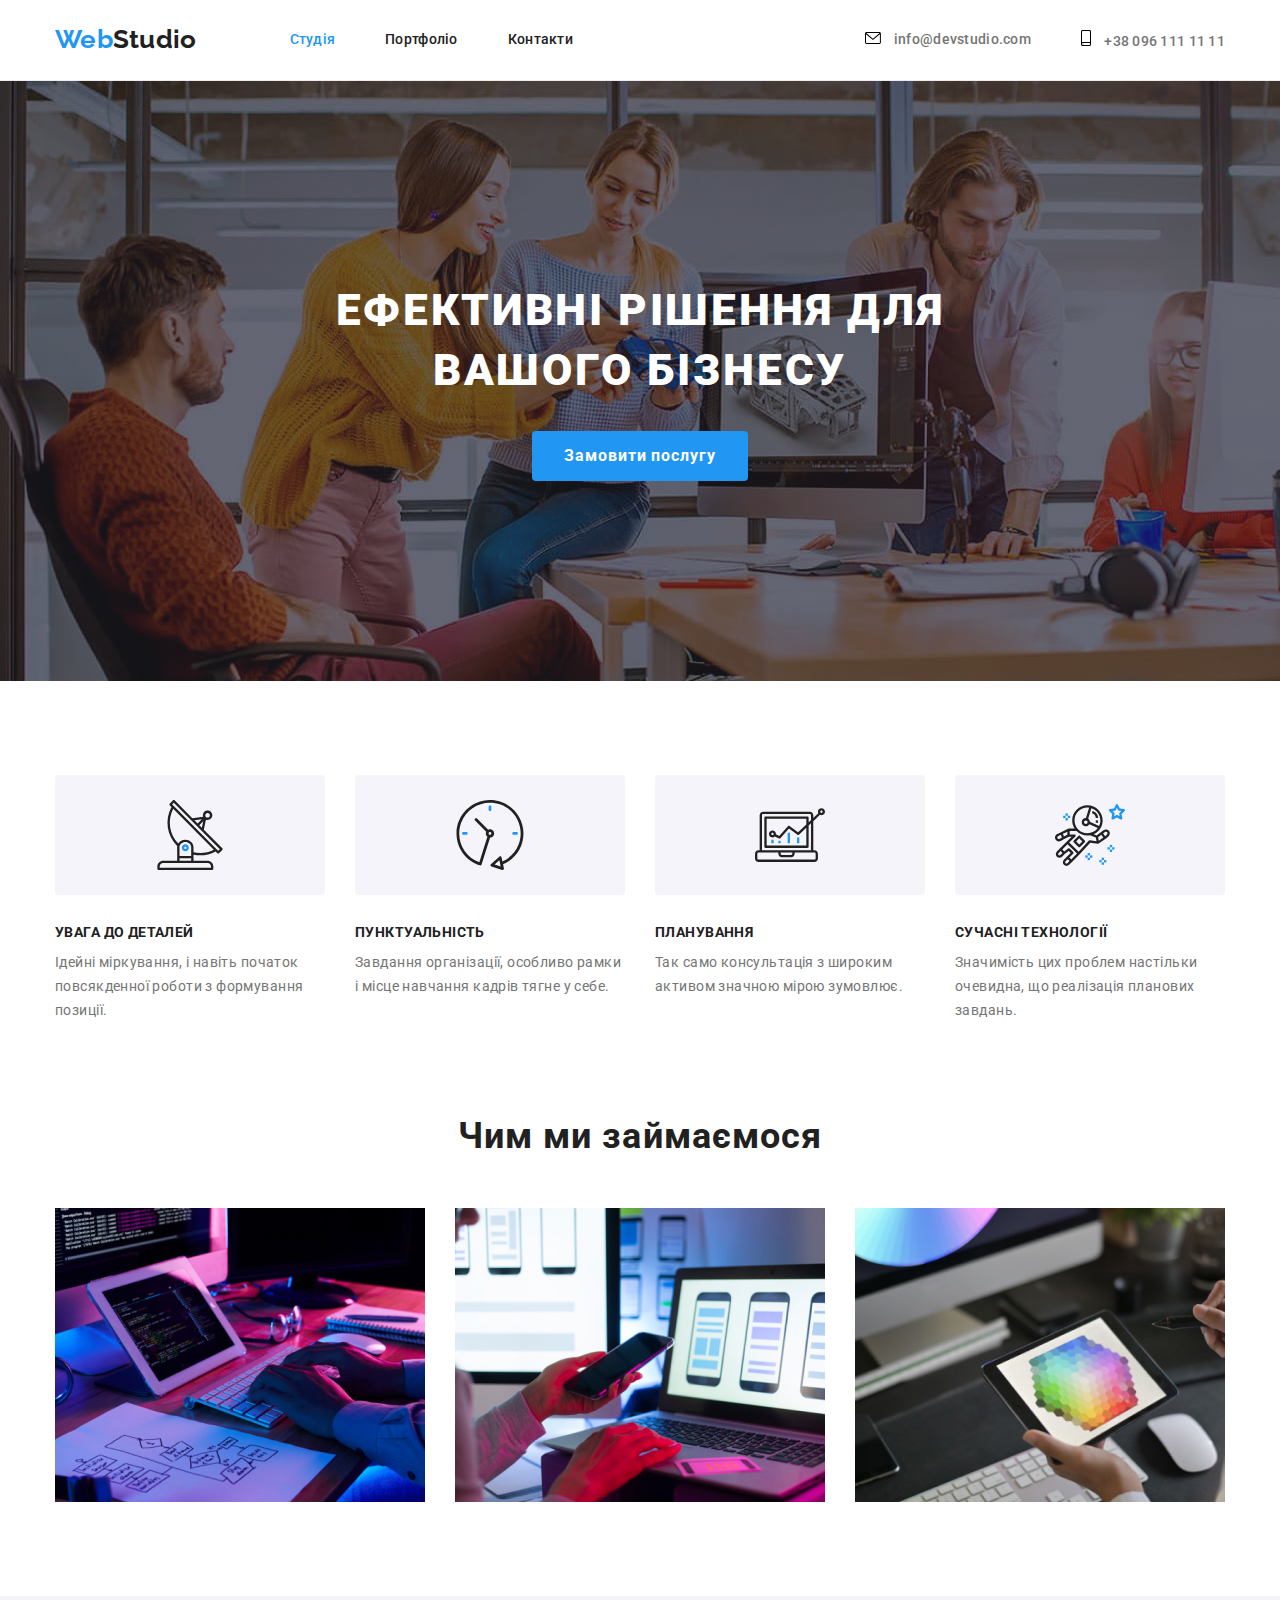
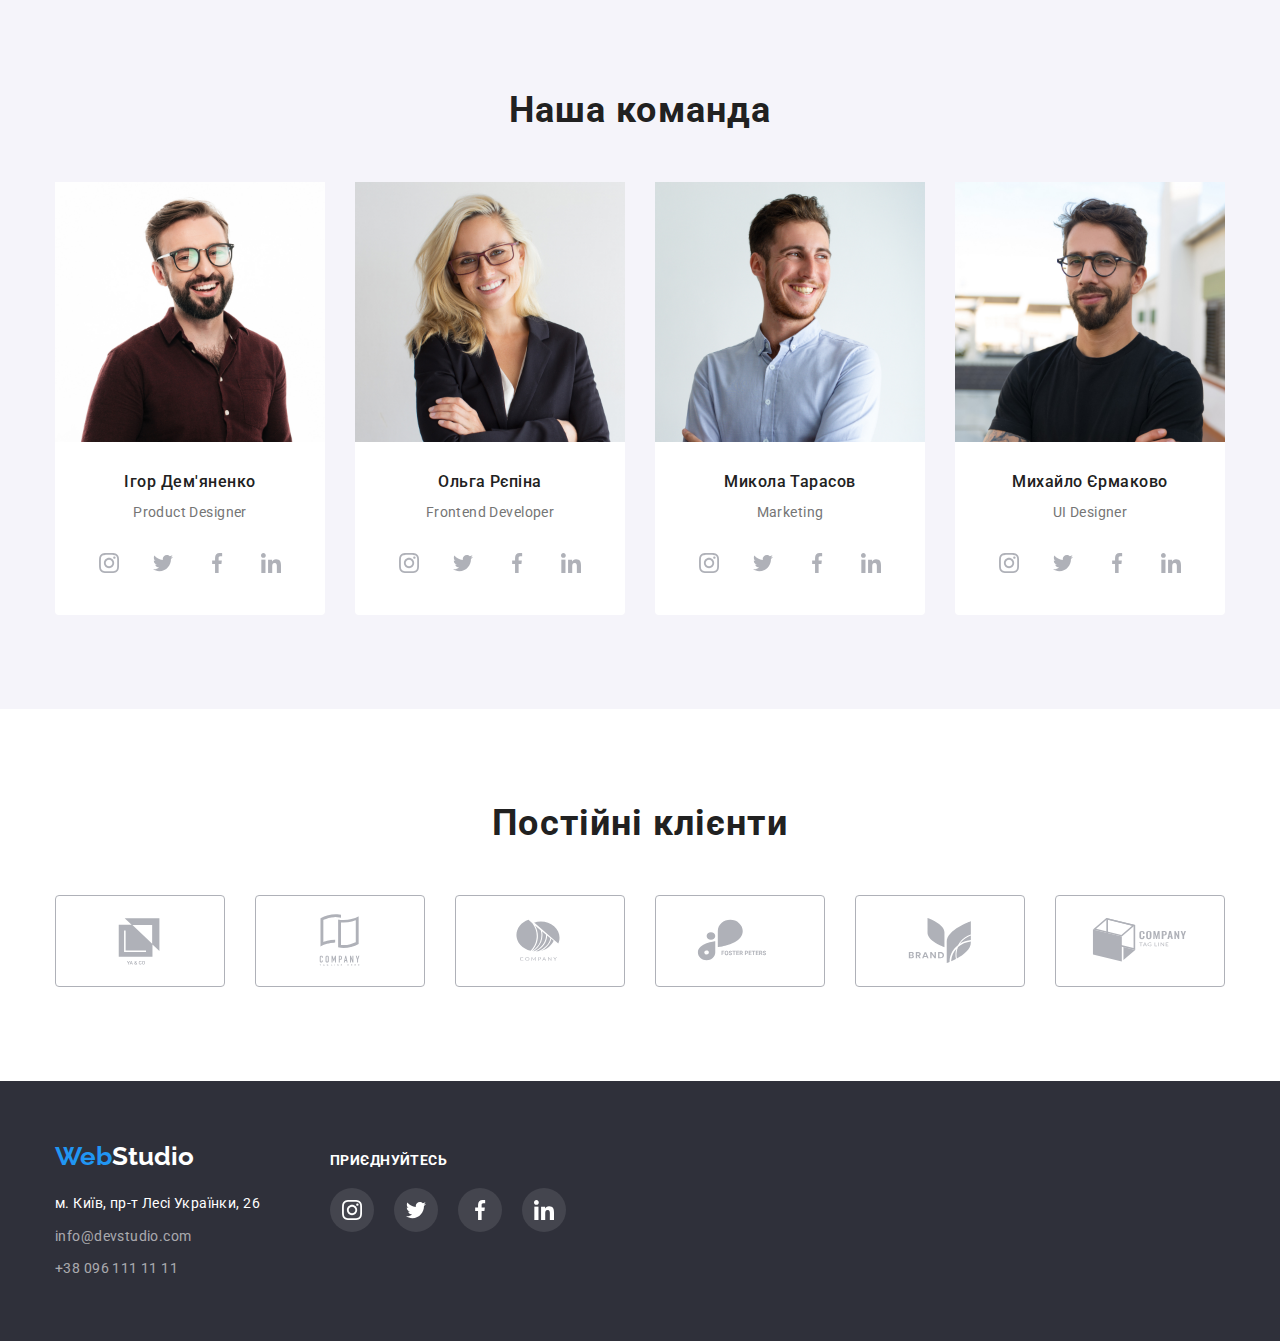
==== commit 80b66891: "#4" ====
--- a/index.html
+++ b/index.html
@@ -298,72 +298,47 @@
         </section>
 
         <section class="section">
-
             <div class="container">
                 <h2 class="section__tittle">Постійні клієнти</h2>
-
                 <ul class="section__clients list">
                     <li class="clients">
-                        <a href="" class="clients__item">
+                        <a class="clients__item" href="">
                             <svg class="clients__logo">
                                 <use href="./images/iconst.svg#icon-Logo1"></use>
-                            </svg>
-                        </a>
-                    </li>
-                </ul>
-
-                <ul class="section__clients list">
-                    <li class="clients">
-                        <a href="" class="clients__item">
+                            </svg></a>
+                    </li>
+                    <li class="clients">
+                        <a class="clients__item" href="">
                             <svg class="clients__logo">
                                 <use href="./images/iconst.svg#icon-Logo2"></use>
-                            </svg>
-                        </a>
-                    </li>
-                </ul>
-
-                <ul class="section__clients list">
-                    <li class="clients">
-                        <a href="" class="clients__item">
+                            </svg></a>
+                    </li>
+                    <li class="clients">
+                        <a class="clients__item" href="">
                             <svg class="clients__logo">
                                 <use href="./images/iconst.svg#icon-Logo3"></use>
-                            </svg>
-                        </a>
-                    </li>
-                </ul>
-
-                <ul class="section__clients list">
-                    <li class="clients">
-                        <a href="" class="clients__item">
+                            </svg></a>
+                    </li>
+                    <li class="clients">
+                        <a class="clients__item" href="">
                             <svg class="clients__logo">
                                 <use href="./images/iconst.svg#icon-Logo4"></use>
-                            </svg>
-                        </a>
-                    </li>
-                </ul>
-
-                <ul class="section__clients list">
-                    <li class="clients">
-                        <a href="" class="clients__item">
+                            </svg></a>
+                    </li>
+                    <li class="clients">
+                        <a class="clients__item" href="">
                             <svg class="clients__logo">
                                 <use href="./images/iconst.svg#icon-Logo5"></use>
-                            </svg>
-                        </a>
-                    </li>
-                </ul>
-
-                <ul class="section__clients list">
-                    <li class="clients">
-                        <a href="" class="clients__item">
+                            </svg></a>
+                    </li>
+                    <li class="clients">
+                        <a class="clients__item" href="">
                             <svg class="clients__logo">
                                 <use href="./images/iconst.svg#icon-Logo6"></use>
-                            </svg>
-                        </a>
-                    </li>
-                </ul>
-
-            </div>
-
+                            </svg></a>
+                    </li>
+                </ul>
+            </div>
         </section>
 
 
--- a/css/styles.css
+++ b/css/styles.css
@@ -118,7 +118,15 @@
     border-radius: 4px;
 }
 
-.item:not(:last-child) {
+.buttons__item:hover,
+.buttons__item:focus {
+    box-shadow: 0px 3px 1px rgba(0, 0, 0, 0.1),
+        0px 1px 2px rgba(0, 0, 0, 0.08),
+        0px 2px 2px rgba(0, 0, 0, 0.12);
+    border-radius: 4px;
+}
+
+.buttons__item:not(:last-child) {
     margin-right: 8px;
 }
 
@@ -438,6 +446,13 @@
     flex-wrap: wrap;
 }
 
+.portfolio__example:hover,
+.portfolio__example:focus {
+    box-shadow: 0px 1px 1px rgba(0, 0, 0, 0.12),
+        0px 4px 4px rgba(0, 0, 0, 0.06),
+        1px 4px 6px rgba(0, 0, 0, 0.16);
+}
+
 .portfolio .portfolio__example {
     margin-right: 0;
     width: 370px;
@@ -473,43 +488,57 @@
 
 /* Clients */
 
+.clients__item {
+    display: flex;
+    width: 70px;
+    height: 70px;
+
+    width: 100%;
+    height: 100%;
+    align-items: center;
+    justify-content: center;
+    border: 1px solid var(--border-icon-color);
+    border-radius: 4px;
+}
+
+.clients-title {
+    font-weight: 700;
+    font-size: 36px;
+    line-height: 1.16;
+    text-align: center;
+    letter-spacing: 0.03em;
+    color: var(--main-color);
+    margin-bottom: 50px;
+}
+
 .section__clients {
-    display: inline-flex;
-}
-
-/* .section__clients:not(:last-child) {
-    margin-right: 30px;
-} */
+    display: flex;
+}
 
 .clients {
     width: 170px;
     height: 92px;
-}
-
-
-.clients__item {
-    display: flex;
-
-    padding: 16px 32px;
-    color: var(--icon-color);
-    background-color: var(--white);
-
-    border: 1px solid var(--border-icon-color);
-    border-radius: 4px;
-    background-position: center;
-}
-
-.clients__item:hover,
-.clients__item:focus {
-    color: var(--second-icon-color);
-    border-color: var(--second-icon-color);
-}
-
+
+}
 
 .clients__logo {
     width: 106px;
     height: 60px;
-    fill: currentColor;
+    fill: var(--border-icon-color);
+}
+
+.clients__item:hover,
+.clients__item:focus {
+    border-color: var(--second-icon-color)
+}
+
+.clients__item:hover .clients__logo,
+.clients__item:focus .clients__logo {
+    fill: var(--second-icon-color);
+}
+
+.clients:not(:last-child) {
+    margin-right: 30px;
 }
 
 /* Footer */
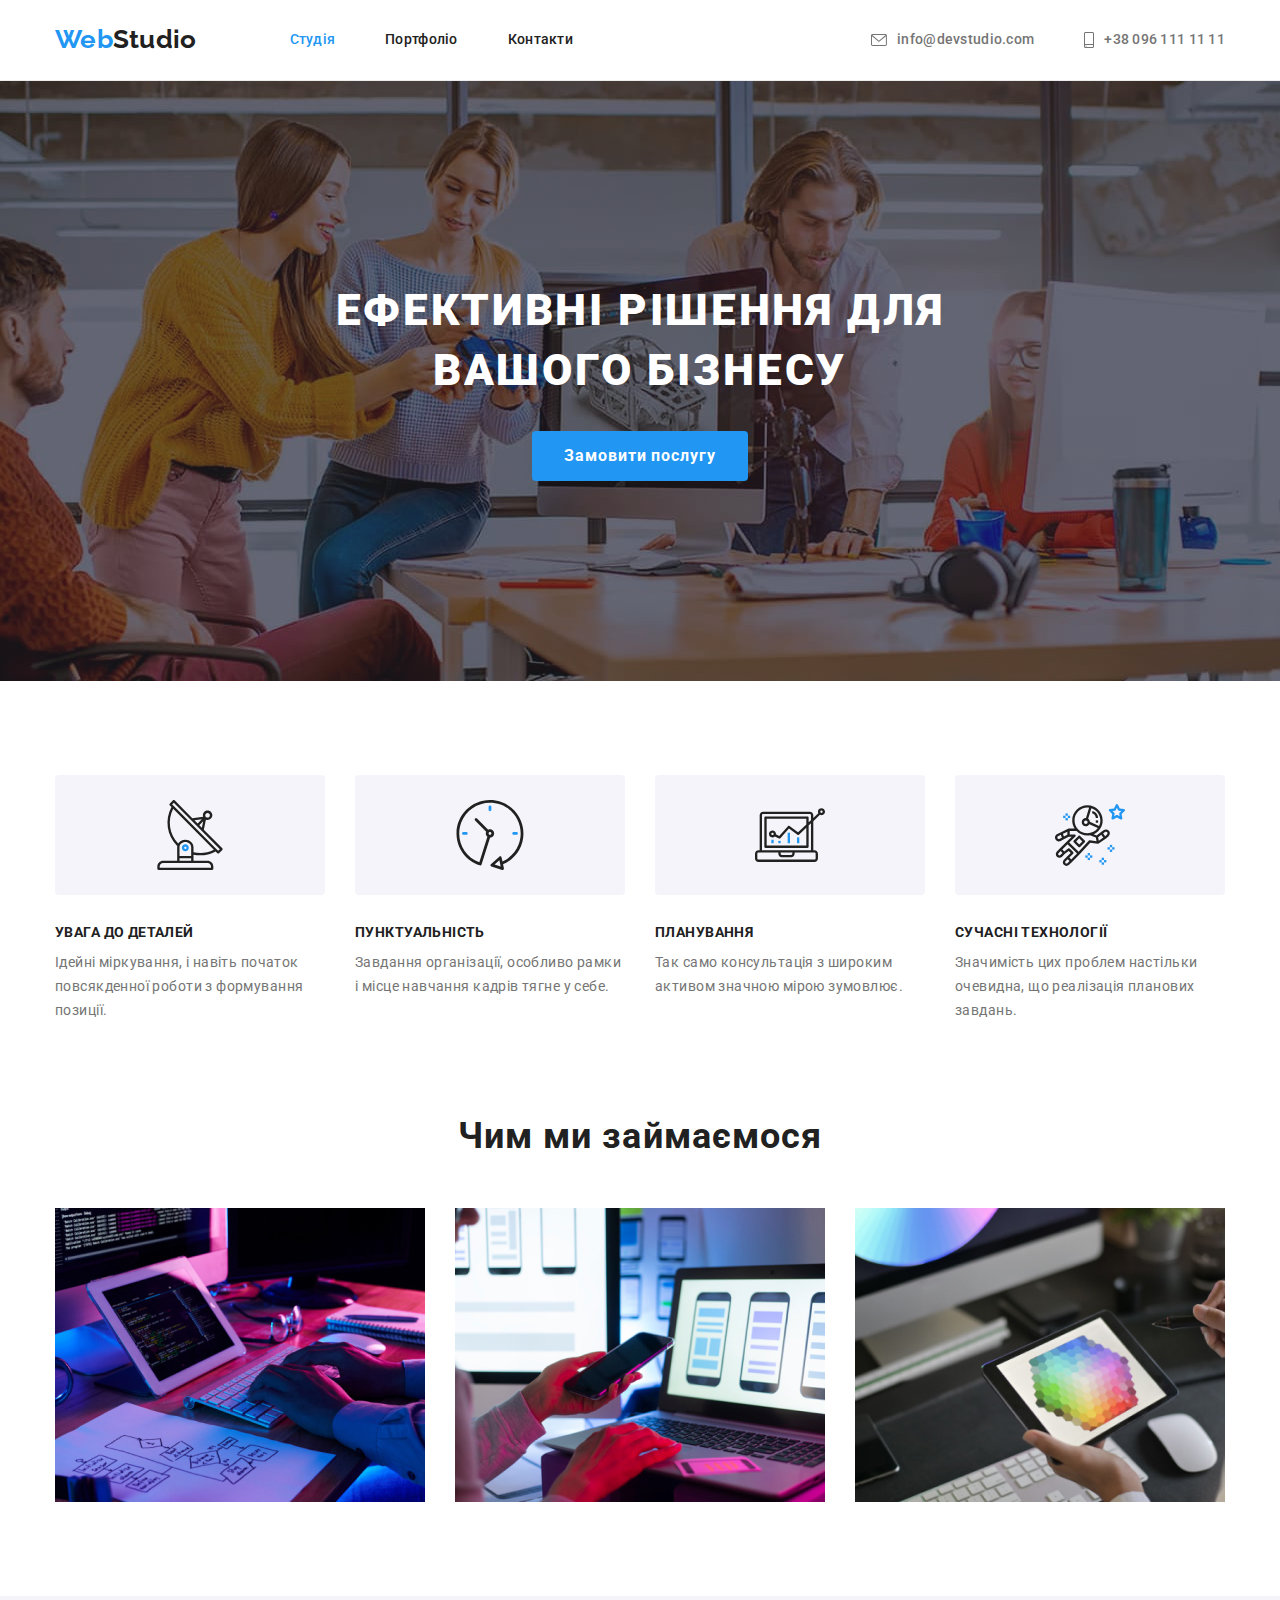
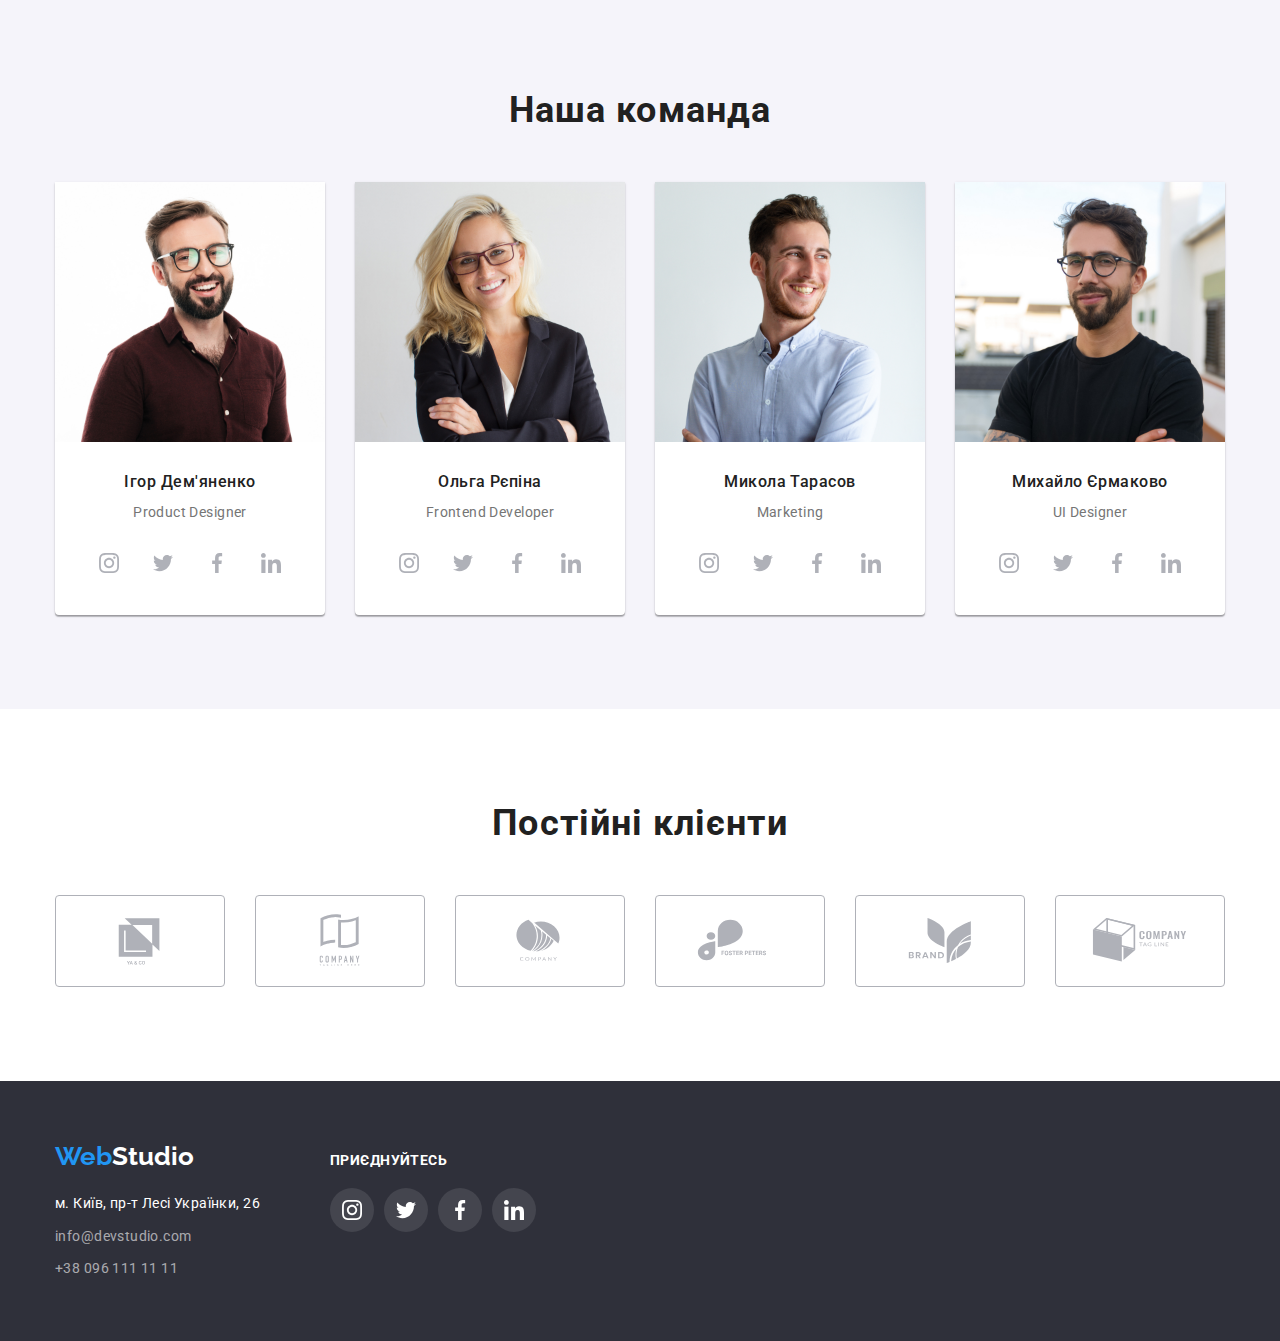
==== commit 979c4d02: "#6" ====
--- a/index.html
+++ b/index.html
@@ -147,28 +147,28 @@
                             <h3 class="person__name">Ігор Дем'яненко</h3>
                             <p class="text">Product Designer</p>
                             <ul class="list network">
-                                <li>
+                                <li class="network__item">
                                     <a href="" class=" icon">
                                         <svg class="icon__net">
                                             <use href="./images/iconst.svg#icon-instagram"></use>
                                         </svg>
                                     </a>
                                 </li>
-                                <li>
+                                <li class="network__item">
                                     <a href="" class="icon">
                                         <svg class="icon__net">
                                             <use href="./images/iconst.svg#icon-twitter"></use>
                                         </svg>
                                     </a>
                                 </li>
-                                <li>
+                                <li class="network__item">
                                     <a href="" class="icon">
                                         <svg class="icon__net">
                                             <use href="./images/iconst.svg#icon-facebook"></use>
                                         </svg>
                                     </a>
                                 </li>
-                                <li>
+                                <li class="network__item">
                                     <a href="" class="icon">
                                         <svg class="icon__net">
                                             <use href="./images/iconst.svg#icon-linkedin"></use>
@@ -185,28 +185,28 @@
                             <h3 class="person__name">Ольга Рєпіна</h3>
                             <p class="text">Frontend Developer</p>
                             <ul class="list network">
-                                <li>
+                                <li class="network__item">
                                     <a href="" class=" icon">
                                         <svg class="icon__net">
                                             <use href="./images/iconst.svg#icon-instagram"></use>
                                         </svg>
                                     </a>
                                 </li>
-                                <li>
+                                <li class="network__item">
                                     <a href="" class="icon">
                                         <svg class="icon__net">
                                             <use href="./images/iconst.svg#icon-twitter"></use>
                                         </svg>
                                     </a>
                                 </li>
-                                <li>
+                                <li class="network__item">
                                     <a href="" class="icon">
                                         <svg class="icon__net">
                                             <use href="./images/iconst.svg#icon-facebook"></use>
                                         </svg>
                                     </a>
                                 </li>
-                                <li>
+                                <li class="network__item">
                                     <a href="" class="icon">
                                         <svg class="icon__net">
                                             <use href="./images/iconst.svg#icon-linkedin"></use>
@@ -223,28 +223,28 @@
                             <h3 class="person__name"> Микола Тарасов </h3>
                             <p class="text">Marketing</p>
                             <ul class="list network">
-                                <li>
+                                <li class="network__item">
                                     <a href="" class=" icon">
                                         <svg class="icon__net">
                                             <use href="./images/iconst.svg#icon-instagram"></use>
                                         </svg>
                                     </a>
                                 </li>
-                                <li>
+                                <li class="network__item">
                                     <a href="" class="icon">
                                         <svg class="icon__net">
                                             <use href="./images/iconst.svg#icon-twitter"></use>
                                         </svg>
                                     </a>
                                 </li>
-                                <li>
+                                <li class="network__item">
                                     <a href="" class="icon">
                                         <svg class="icon__net">
                                             <use href="./images/iconst.svg#icon-facebook"></use>
                                         </svg>
                                     </a>
                                 </li>
-                                <li>
+                                <li class="network__item">
                                     <a href="" class="icon">
                                         <svg class="icon__net">
                                             <use href="./images/iconst.svg#icon-linkedin"></use>
@@ -261,28 +261,28 @@
                             <h3 class="person__name">Михайло Єрмаково</h3>
                             <p class="text">UI Designer</p>
                             <ul class="list network">
-                                <li>
+                                <li class="network__item">
                                     <a href="" class=" icon">
                                         <svg class="icon__net">
                                             <use href="./images/iconst.svg#icon-instagram"></use>
                                         </svg>
                                     </a>
                                 </li>
-                                <li>
+                                <li class="network__item">
                                     <a href="" class="icon">
                                         <svg class="icon__net">
                                             <use href="./images/iconst.svg#icon-twitter"></use>
                                         </svg>
                                     </a>
                                 </li>
-                                <li>
+                                <li class="network__item">
                                     <a href="" class="icon">
                                         <svg class="icon__net">
                                             <use href="./images/iconst.svg#icon-facebook"></use>
                                         </svg>
                                     </a>
                                 </li>
-                                <li>
+                                <li class="network__item">
                                     <a href="" class="icon">
                                         <svg class="icon__net">
                                             <use href="./images/iconst.svg#icon-linkedin"></use>
--- a/css/styles.css
+++ b/css/styles.css
@@ -10,6 +10,7 @@
     --background-button: #F5F4FA;
     --portfolio-border-color: #EEEEEE;
     --white: #FFFFFF;
+    --header-icon-color: #757575;
     --icon-color: #AFB1B8;
     --border-icon-color: #AFB1B8;
     --second-icon-color: #2196F3;
@@ -118,22 +119,18 @@
     border-radius: 4px;
 }
 
-.buttons__item:hover,
-.buttons__item:focus {
+.buttons__item:not(:last-child) {
+    margin-right: 8px;
+}
+
+.button:hover,
+.button:focus {
+    background-color: var(--second-color);
+    color: var(--white-text-color);
     box-shadow: 0px 3px 1px rgba(0, 0, 0, 0.1),
         0px 1px 2px rgba(0, 0, 0, 0.08),
         0px 2px 2px rgba(0, 0, 0, 0.12);
     border-radius: 4px;
-}
-
-.buttons__item:not(:last-child) {
-    margin-right: 8px;
-}
-
-.button:hover,
-.button:focus {
-    background-color: var(--second-color);
-    color: var(--white-text-color);
 }
 
 /* Header */
@@ -206,6 +203,9 @@
 }
 
 .contacts__nav {
+    display: flex;
+    align-items: center;
+
     font-weight: 500;
     font-size: 14px;
     line-height: 1.14;
@@ -222,12 +222,14 @@
     margin-right: 10px;
     width: 16px;
     height: 12px;
+    fill: var(--header-icon-color);
 }
 
 .contacts__nav>.icon__smartphone {
     margin-right: 10px;
     width: 10px;
     height: 16px;
+    fill: var(--header-icon-color);
 }
 
 .contacts__nav:hover .icon__mail,
@@ -247,6 +249,8 @@
     height: 600px;
     padding: 200px 0;
     text-align: center;
+    margin-left: auto;
+    margin-right: auto;
 
     background-color: var(--background-color);
     background-image: linear-gradient(to right,
@@ -255,6 +259,7 @@
         url(../images/header.jpg);
     background-repeat: no-repeat;
     background-size: cover;
+    background-position: center;
 }
 
 .main__tittle {
@@ -328,9 +333,12 @@
 
 
 .icons__story {
+    display: flex;
+    justify-content: center;
+    align-items: center;
+
     width: 270px;
     height: 120px;
-    padding: 25px 100px;
     margin-bottom: 30px;
 
 
@@ -376,6 +384,9 @@
 .team__person {
     background-color: var(--white-text-color);
     border-radius: 0px 0px 4px 4px;
+    box-shadow: 0px 1px 3px rgba(0, 0, 0, 0.12),
+        0px 1px 1px rgba(0, 0, 0, 0.14),
+        0px 2px 1px rgba(0, 0, 0, 0.2);
 }
 
 .team__person:not(:first-child) {
@@ -414,20 +425,26 @@
     gap: 10px;
 }
 
-.icon {
-    display: flex;
-    justify-content: center;
-    align-items: center;
-
+.network__item {
     width: 44px;
     height: 44px;
+}
+
+.icon {
+    display: flex;
+    justify-content: center;
+    align-items: center;
+
+    width: 100%;
+    height: 100%;
     color: var(--icon-color);
     background-color: var(--white);
 
     border-radius: 50%;
 }
 
-.icon:hover {
+.icon:hover,
+.icon:focus {
     color: var(--white);
     background-color: var(--second-icon-color);
 }
@@ -446,24 +463,29 @@
     flex-wrap: wrap;
 }
 
-.portfolio__example:hover,
-.portfolio__example:focus {
+
+.portfolio .portfolio__example {
+    margin-right: 0;
+    width: 370px;
+}
+
+.portfolio__example:not(:nth-child(3n)) {
+    margin-right: 30px;
+}
+
+.portfolio__example:not(:nth-last-child(-n+3)) {
+    margin-bottom: 30px;
+}
+
+.portfolio__link {
+    display: block;
+}
+
+.portfolio__link:hover,
+.portfolio__link:focus {
     box-shadow: 0px 1px 1px rgba(0, 0, 0, 0.12),
         0px 4px 4px rgba(0, 0, 0, 0.06),
         1px 4px 6px rgba(0, 0, 0, 0.16);
-}
-
-.portfolio .portfolio__example {
-    margin-right: 0;
-    width: 370px;
-}
-
-.portfolio__example:not(:nth-child(3n)) {
-    margin-right: 30px;
-}
-
-.portfolio__example:not(:nth-last-child(-n+3)) {
-    margin-bottom: 30px;
 }
 
 .portfolio__item {
@@ -490,8 +512,6 @@
 
 .clients__item {
     display: flex;
-    width: 70px;
-    height: 70px;
 
     width: 100%;
     height: 100%;
@@ -499,16 +519,6 @@
     justify-content: center;
     border: 1px solid var(--border-icon-color);
     border-radius: 4px;
-}
-
-.clients-title {
-    font-weight: 700;
-    font-size: 36px;
-    line-height: 1.16;
-    text-align: center;
-    letter-spacing: 0.03em;
-    color: var(--main-color);
-    margin-bottom: 50px;
 }
 
 .section__clients {
@@ -594,14 +604,12 @@
 /* FooterTwo */
 
 .footer__two {
-    display: flex;
-    flex-direction: column;
+    margin-left: 70px;
 }
 
 .footer__tittle {
     display: flex;
     margin-top: 0;
-    margin-left: 70px;
     margin-bottom: 20px;
     font-weight: 700;
     font-size: 14px;
@@ -617,7 +625,6 @@
     align-items: center;
 
     padding: 0;
-    margin-left: 70px;
 
     gap: 10px;
 }
@@ -625,10 +632,6 @@
 .footer__network {
     margin: 0;
     padding: 0;
-}
-
-.footer__network:not(:last-child) {
-    margin-right: 10px;
 }
 
 .footer__icon {
@@ -644,7 +647,8 @@
     border-radius: 50%;
 }
 
-.footer__icon:hover {
+.footer__icon:hover,
+.footer__icon:focus {
     color: var(--white);
     background-color: var(--second-icon-color);
 }
